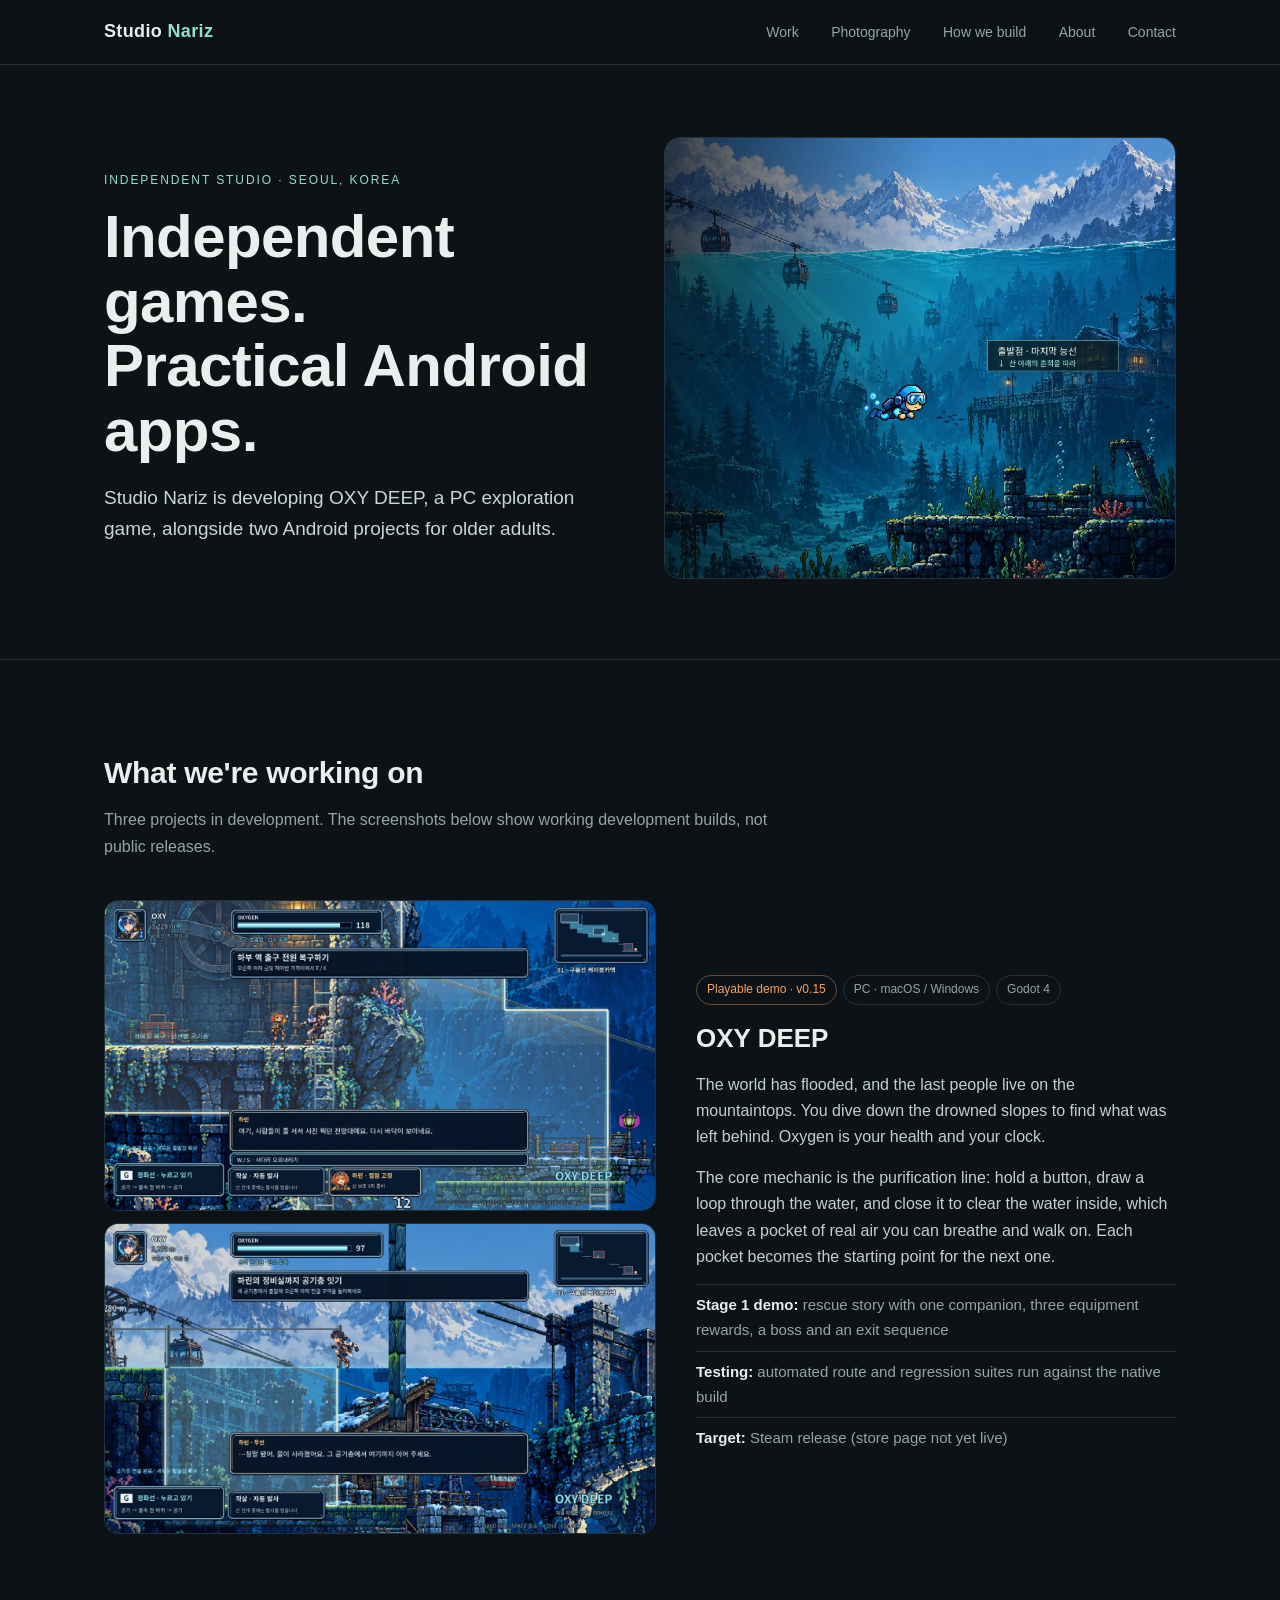
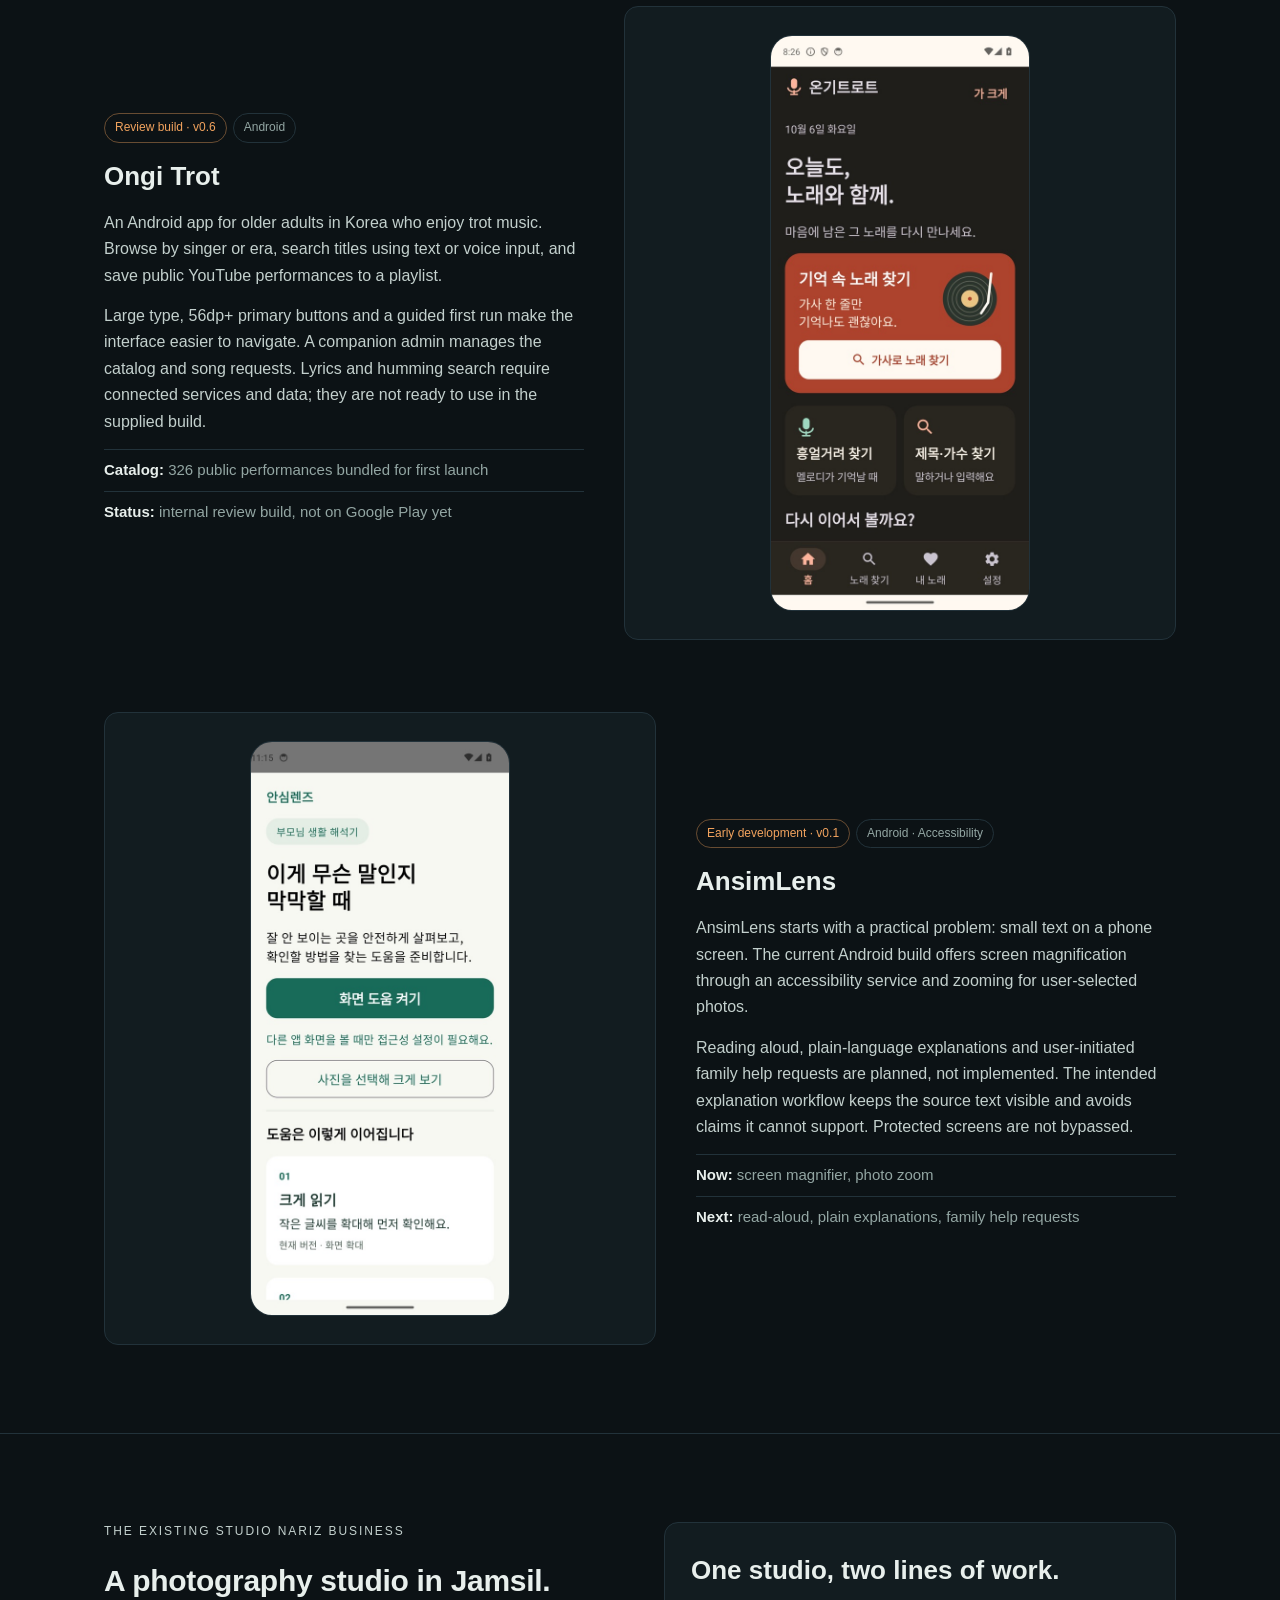
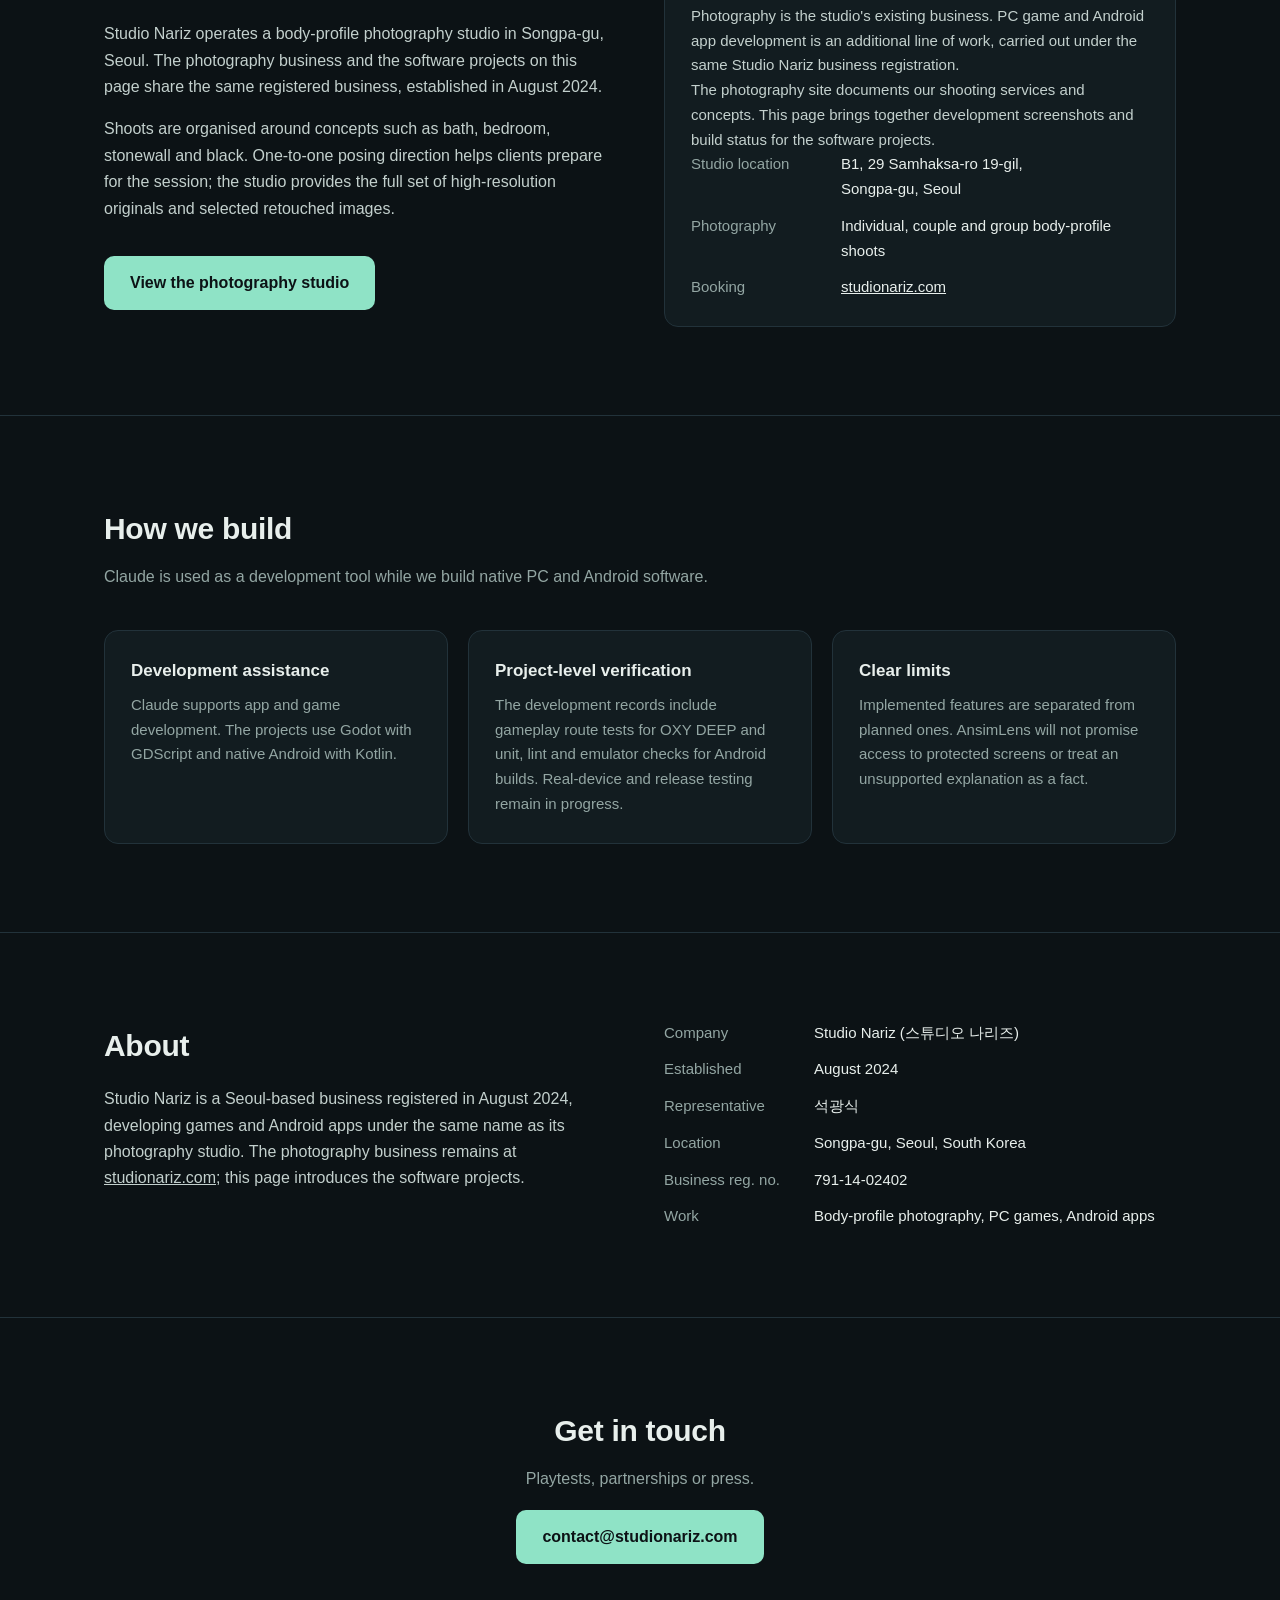
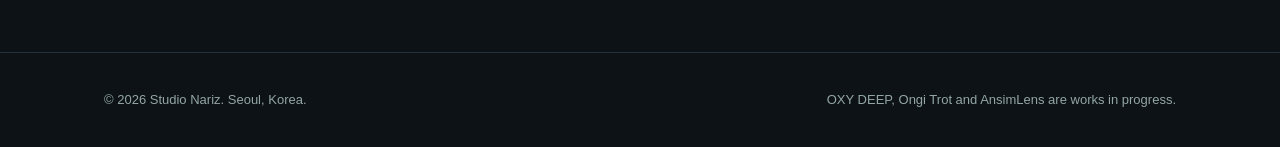
==== index.html @ f34f5da2 "Deploy Studio Nariz English website" ====
<!doctype html>
<html lang="en">
<head>
<meta charset="utf-8">
<meta name="viewport" content="width=device-width, initial-scale=1">
<title>Studio Nariz | Independent games and apps from Seoul</title>
<meta name="description" content="Studio Nariz is a small independent studio in Seoul building OXY DEEP, a PC exploration game, and accessible Android apps for older adults.">
<meta property="og:title" content="Studio Nariz">
<meta property="og:description" content="Independent games and apps from Seoul.">
<meta property="og:image" content="[data-uri]">
<style>
  :root{
    --bg:#0c1215; --panel:#121c20; --line:#22323a; --text:#e8efec; --muted:#93a6a3;
    --accent:#8fe3c6; --warm:#f2a35e;
  }
  *{box-sizing:border-box}
  html{scroll-behavior:auto}
  body{margin:0;background:var(--bg);color:var(--text);font:16px/1.65 -apple-system,BlinkMacSystemFont,"Inter","Segoe UI",Roboto,sans-serif;-webkit-font-smoothing:antialiased}
  a{color:inherit}
  .wrap{max-width:1120px;margin:0 auto;padding:0 24px}
  header{position:sticky;top:0;z-index:10;background:rgba(12,18,21,.86);backdrop-filter:blur(10px);border-bottom:1px solid var(--line)}
  header .wrap{display:flex;align-items:center;justify-content:space-between;height:64px}
  .logo{font-weight:700;letter-spacing:.02em;text-decoration:none;font-size:18px}
  .logo span{color:var(--accent)}
  nav a{margin-left:28px;text-decoration:none;color:var(--muted);font-size:14px}
  nav a:hover{color:var(--text)}
  .hero{border-bottom:1px solid var(--line)}
  .hero .wrap{display:grid;grid-template-columns:1fr 1fr;gap:48px;align-items:center;padding-top:72px;padding-bottom:80px}
  .hero img{width:100%;display:block;border-radius:16px;border:1px solid var(--line)}
  .eyebrow{text-transform:uppercase;letter-spacing:.16em;font-size:12px;color:var(--accent);margin:0 0 14px}
  h1{font-size:clamp(36px,5.4vw,60px);line-height:1.08;margin:0 0 18px;max-width:780px;letter-spacing:-.01em}
  .lead{font-size:19px;color:#c9d6d3;max-width:640px;margin:0}
  section{padding:88px 0;border-bottom:1px solid var(--line);scroll-margin-top:64px}
  h2{font-size:30px;margin:0 0 10px;letter-spacing:-.01em}
  .sub{color:var(--muted);margin:0 0 40px;max-width:680px}
  .product{display:grid;grid-template-columns:1.15fr 1fr;gap:40px;align-items:center;margin-bottom:72px}
  .product:last-child{margin-bottom:0}
  .product.rev{grid-template-columns:1fr 1.15fr}
  .product.rev .media{order:2}
  .media img{width:100%;display:block;border-radius:14px;border:1px solid var(--line)}
  .media.phone{display:flex;justify-content:center;background:var(--panel);border:1px solid var(--line);border-radius:14px;padding:28px}
  .media.phone img{width:min(260px,70%);border-radius:22px}
  .media.duo{display:grid;grid-template-columns:1fr;gap:12px}
  .tag{display:inline-block;font-size:12px;padding:4px 10px;border-radius:99px;border:1px solid var(--line);color:var(--muted);margin:0 6px 12px 0}
  .tag.status{color:var(--warm);border-color:rgba(242,163,94,.4)}
  h3{font-size:26px;margin:0 0 12px}
  .product p{color:#c3d0cd;margin:0 0 14px}
  ul.facts{margin:14px 0 0;padding:0;list-style:none}
  ul.facts li{padding:8px 0;border-top:1px solid var(--line);color:var(--muted);font-size:15px}
  ul.facts li b{color:var(--text);font-weight:600}
  .grid3{display:grid;grid-template-columns:repeat(3,1fr);gap:20px}
  .card{background:var(--panel);border:1px solid var(--line);border-radius:14px;padding:26px}
  .card h4{margin:0 0 8px;font-size:17px}
  .card p{margin:0;color:var(--muted);font-size:15px}
  .about{display:grid;grid-template-columns:1fr 1fr;gap:48px}
  .about p{color:#c3d0cd}
  dl{margin:0;display:grid;grid-template-columns:150px 1fr;row-gap:12px;font-size:15px}
  dt{color:var(--muted)} dd{margin:0}
  .contact{text-align:center}
  .btn{display:inline-block;margin-top:18px;padding:14px 26px;border-radius:10px;background:var(--accent);color:#0c1215;text-decoration:none;font-weight:600}
  footer{padding:36px 0;color:var(--muted);font-size:13px}
  footer .wrap{display:flex;justify-content:space-between;flex-wrap:wrap;gap:12px}
  @media (max-width:820px){
    nav{display:none}
    .product,.product.rev,.about{grid-template-columns:1fr}
    .product.rev .media{order:0}
    .grid3{grid-template-columns:1fr}
    .hero .wrap{grid-template-columns:1fr;padding-top:40px}
  }
</style>
</head>
<body>

<header>
  <div class="wrap">
    <a class="logo" href="#">Studio <span>Nariz</span></a>
    <nav>
      <a href="#work">Work</a>
      <a href="#studio">Photography</a>
      <a href="#how">How we build</a>
      <a href="#about">About</a>
      <a href="#contact">Contact</a>
    </nav>
  </div>
</header>

<div class="hero">
  <div class="wrap">
  <div>
    <p class="eyebrow">Independent studio · Seoul, Korea</p>
    <h1>Independent games.<br>Practical Android apps.</h1>
    <p class="lead">Studio Nariz is developing OXY DEEP, a PC exploration game, alongside two Android projects for older adults.</p>
  </div>
  <img src="[data-uri]" alt="Title art from OXY DEEP: a diver above a flooded mountain valley">
  </div>
</div>

<section id="work">
  <div class="wrap">
    <h2>What we're working on</h2>
    <p class="sub">Three projects in development. The screenshots below show working development builds, not public releases.</p>

    <div class="product">
      <div class="media duo">
        <img src="[data-uri]" alt="OXY DEEP gameplay: Oxy and Harin at the restored lookout">
        <img src="[data-uri]" alt="OXY DEEP gameplay: drawing a purification line to create an air pocket">
      </div>
      <div>
        <span class="tag status">Playable demo · v0.15</span><span class="tag">PC · macOS / Windows</span><span class="tag">Godot 4</span>
        <h3>OXY DEEP</h3>
        <p>The world has flooded, and the last people live on the mountaintops. You dive down the drowned slopes to find what was left behind. Oxygen is your health and your clock.</p>
        <p>The core mechanic is the purification line: hold a button, draw a loop through the water, and close it to clear the water inside, which leaves a pocket of real air you can breathe and walk on. Each pocket becomes the starting point for the next one.</p>
        <ul class="facts">
          <li><b>Stage 1 demo:</b> rescue story with one companion, three equipment rewards, a boss and an exit sequence</li>
          <li><b>Testing:</b> automated route and regression suites run against the native build</li>
          <li><b>Target:</b> Steam release (store page not yet live)</li>
        </ul>
      </div>
    </div>

    <div class="product rev">
      <div class="media phone">
        <img src="[data-uri]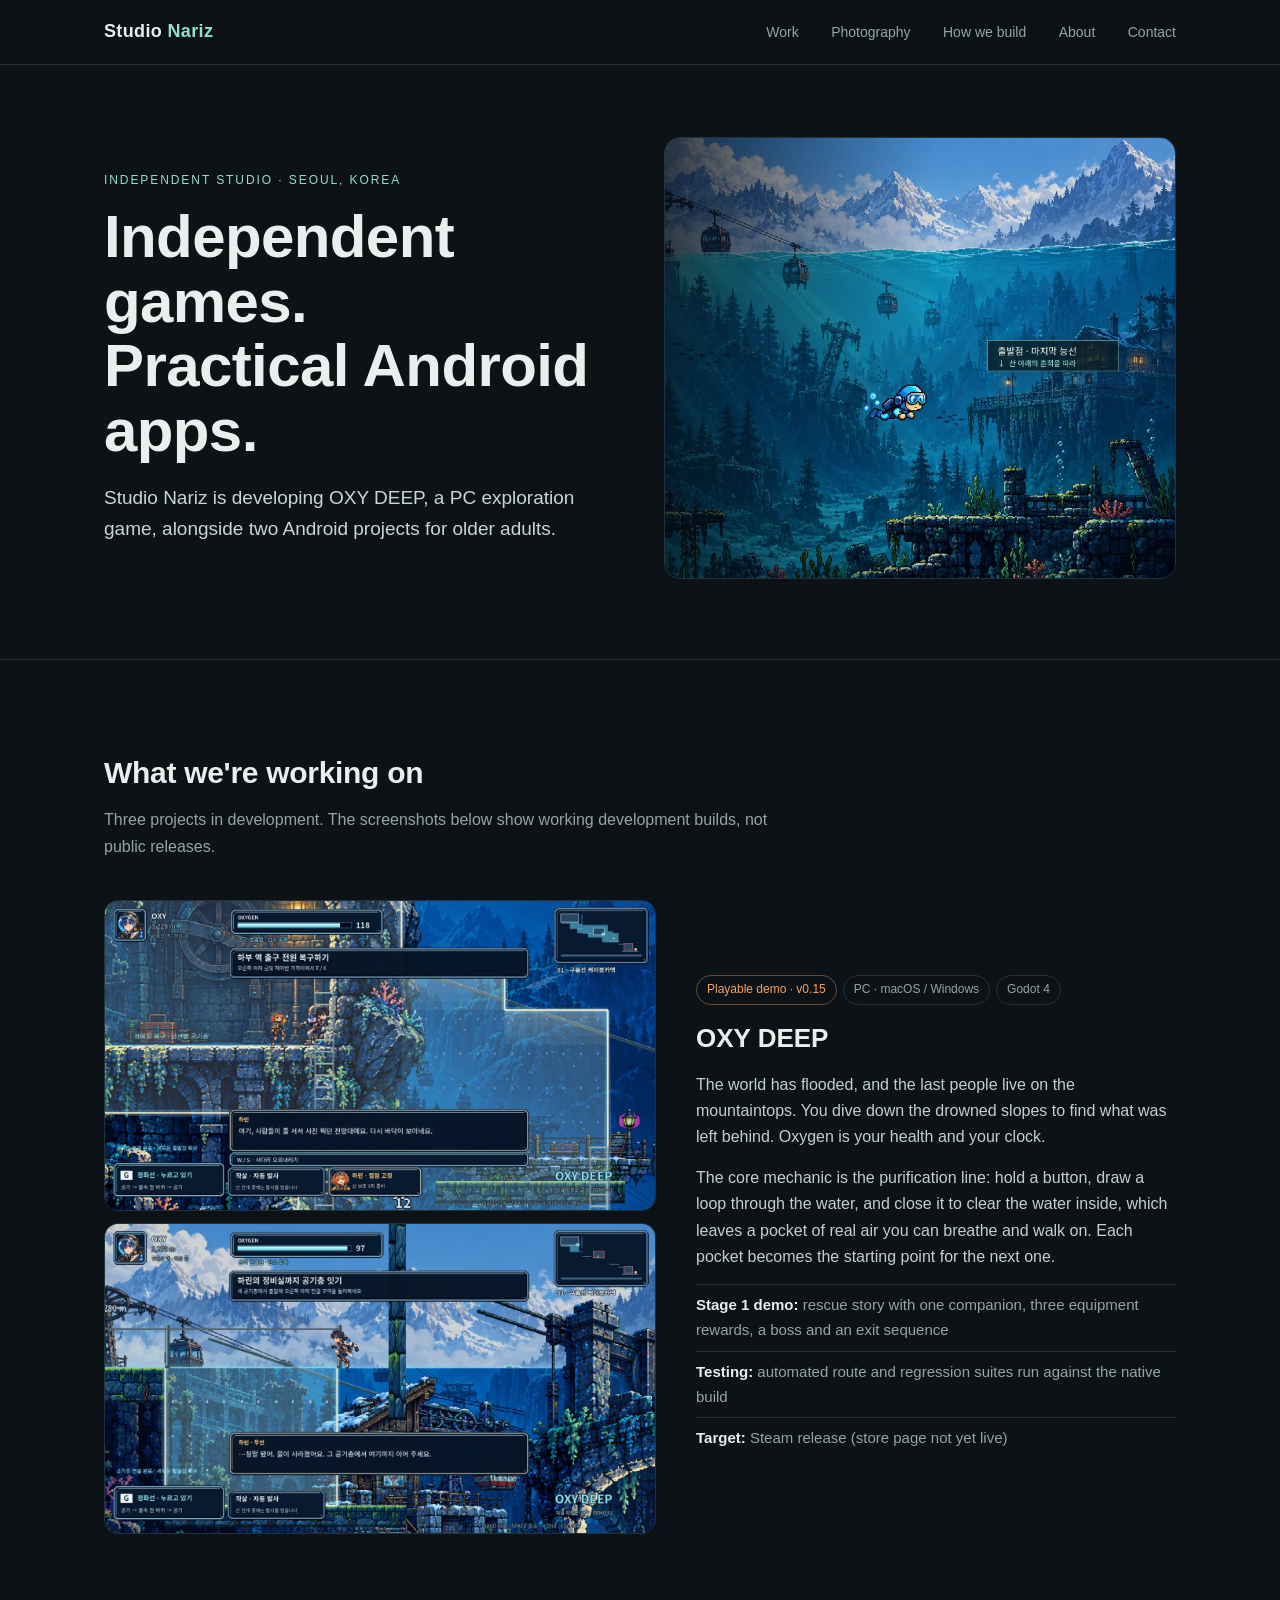
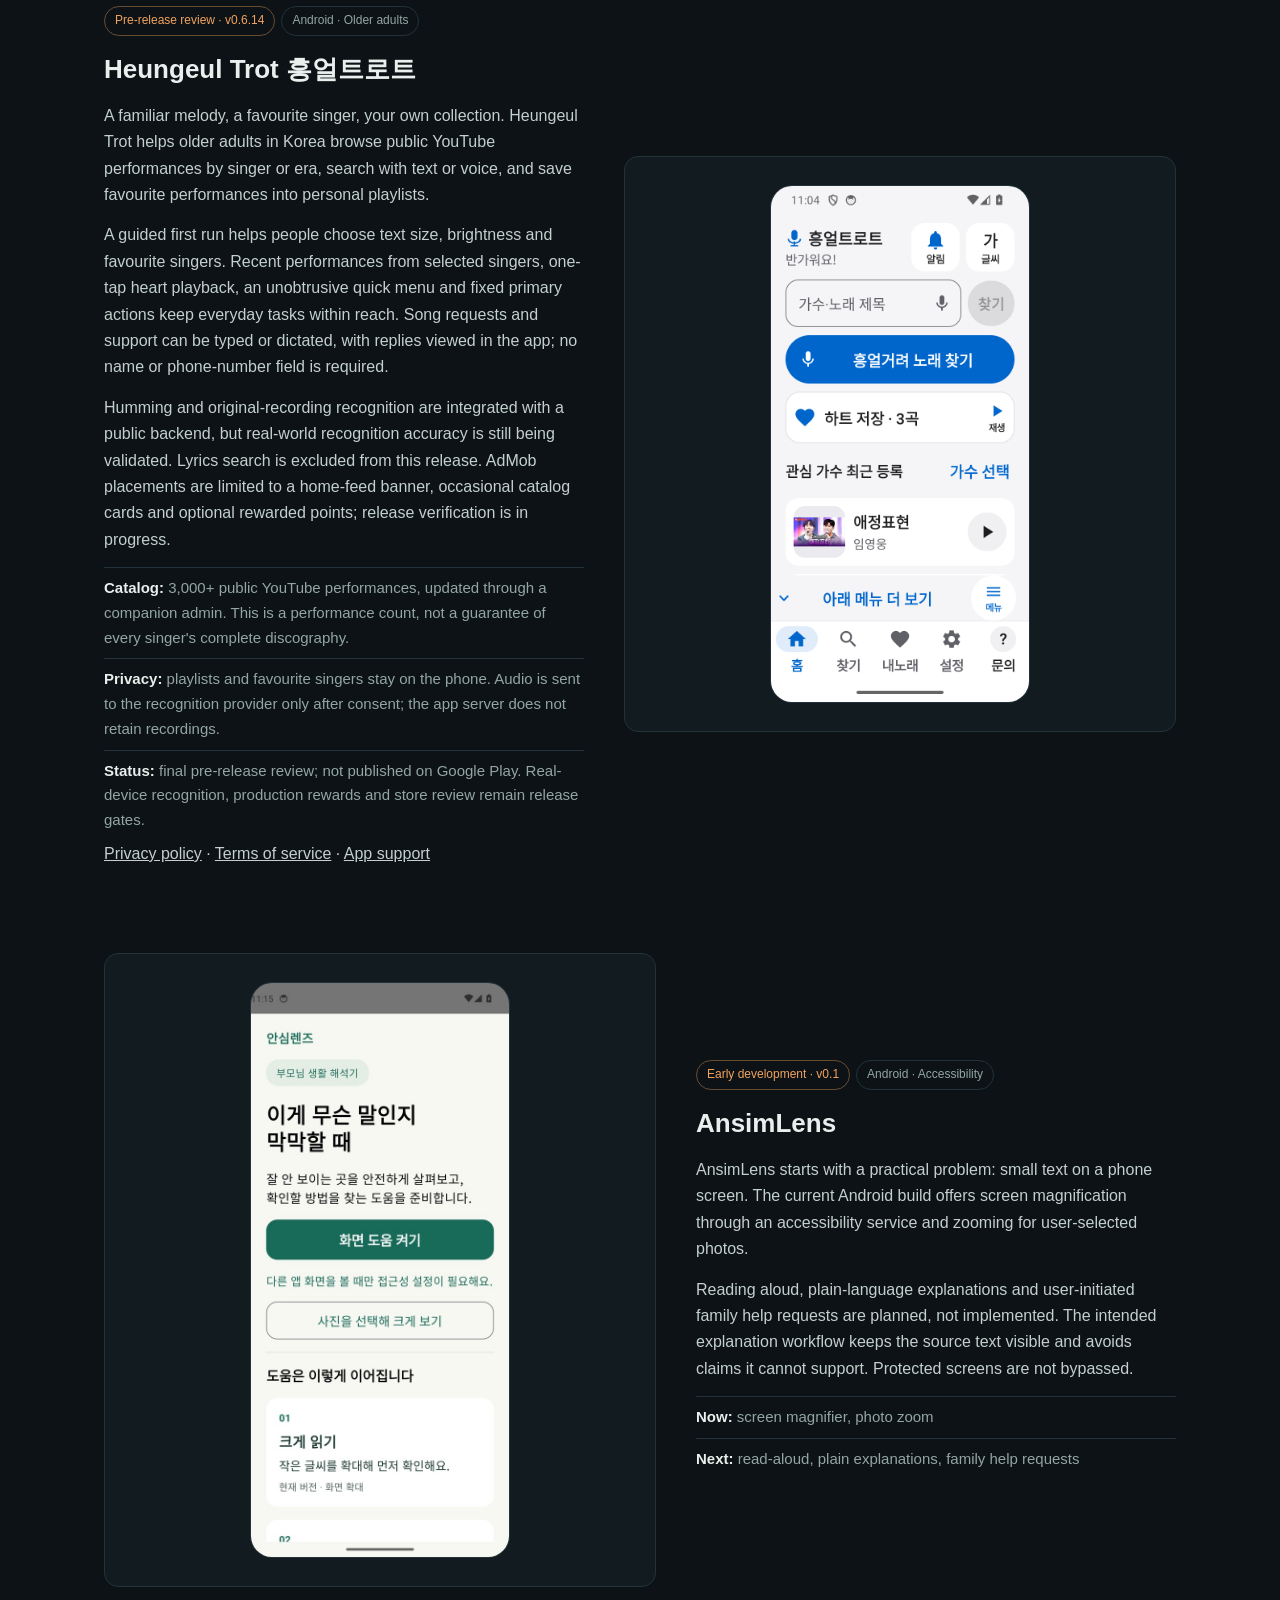
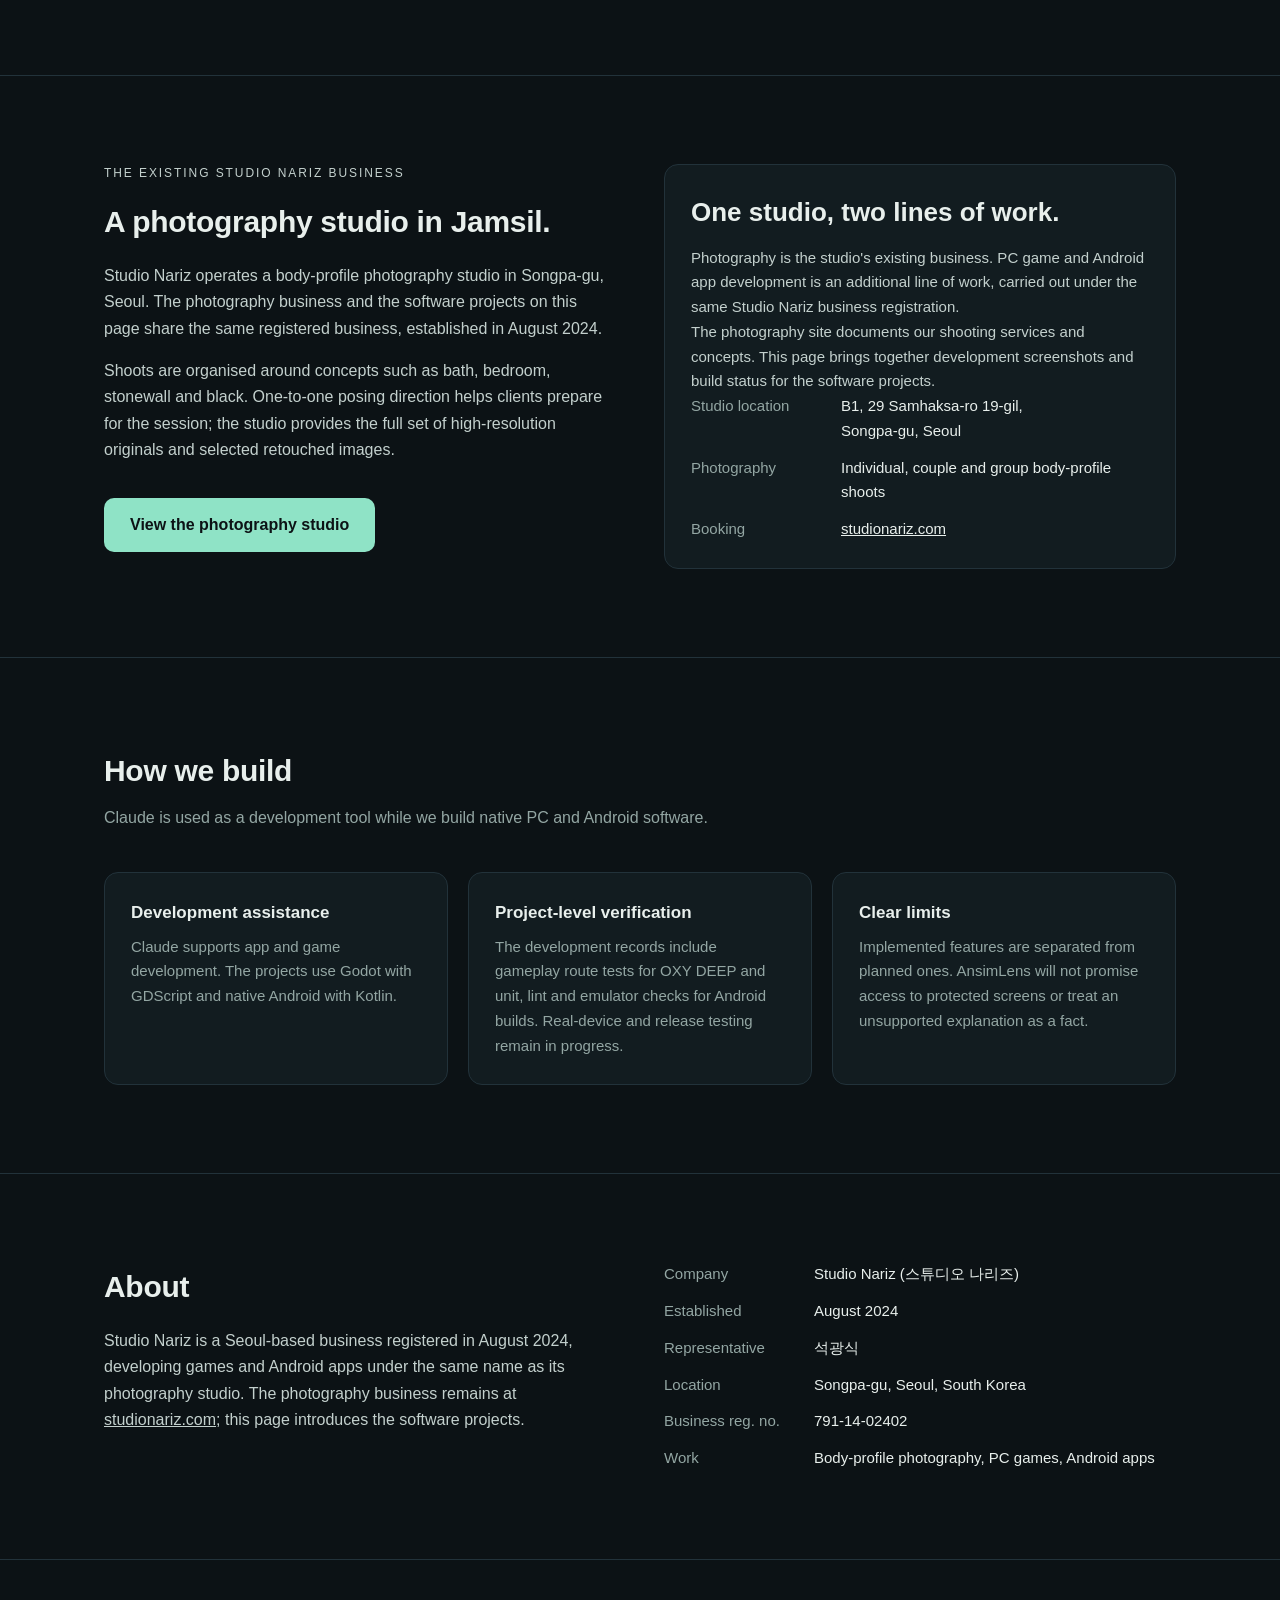
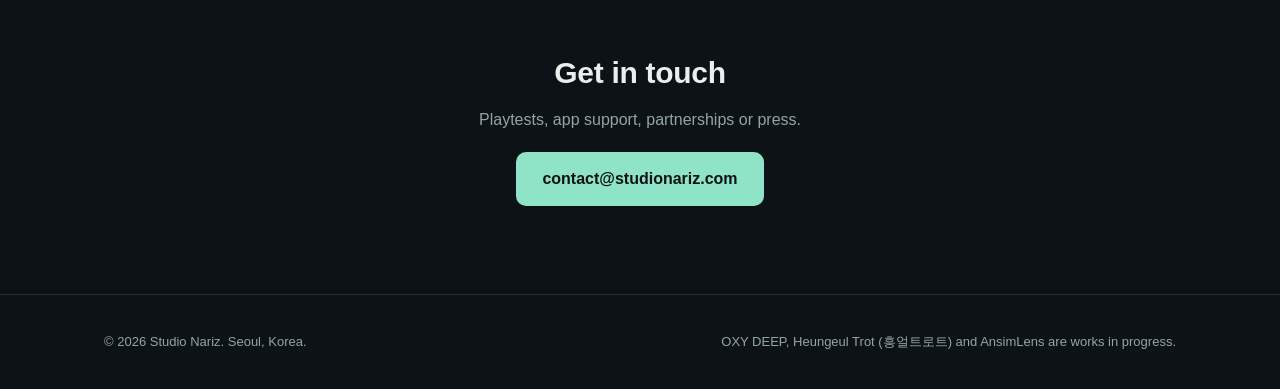
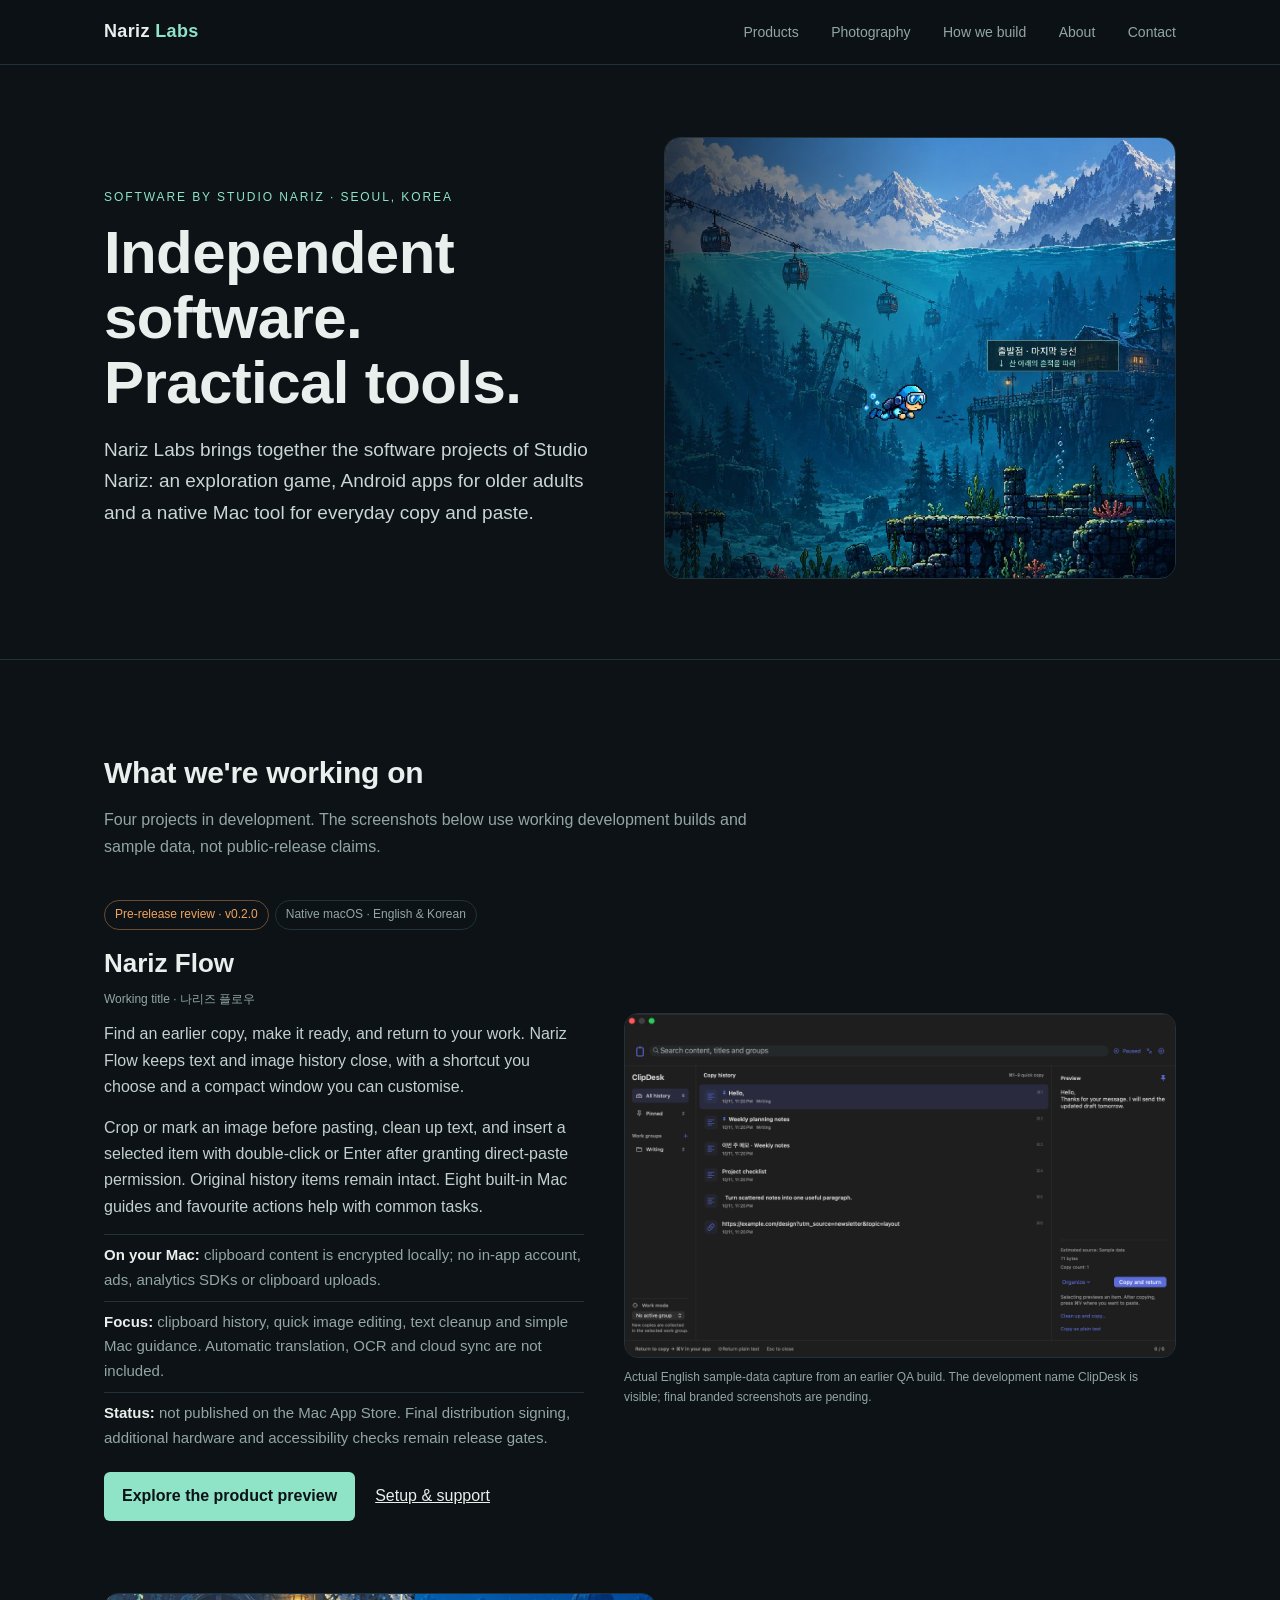
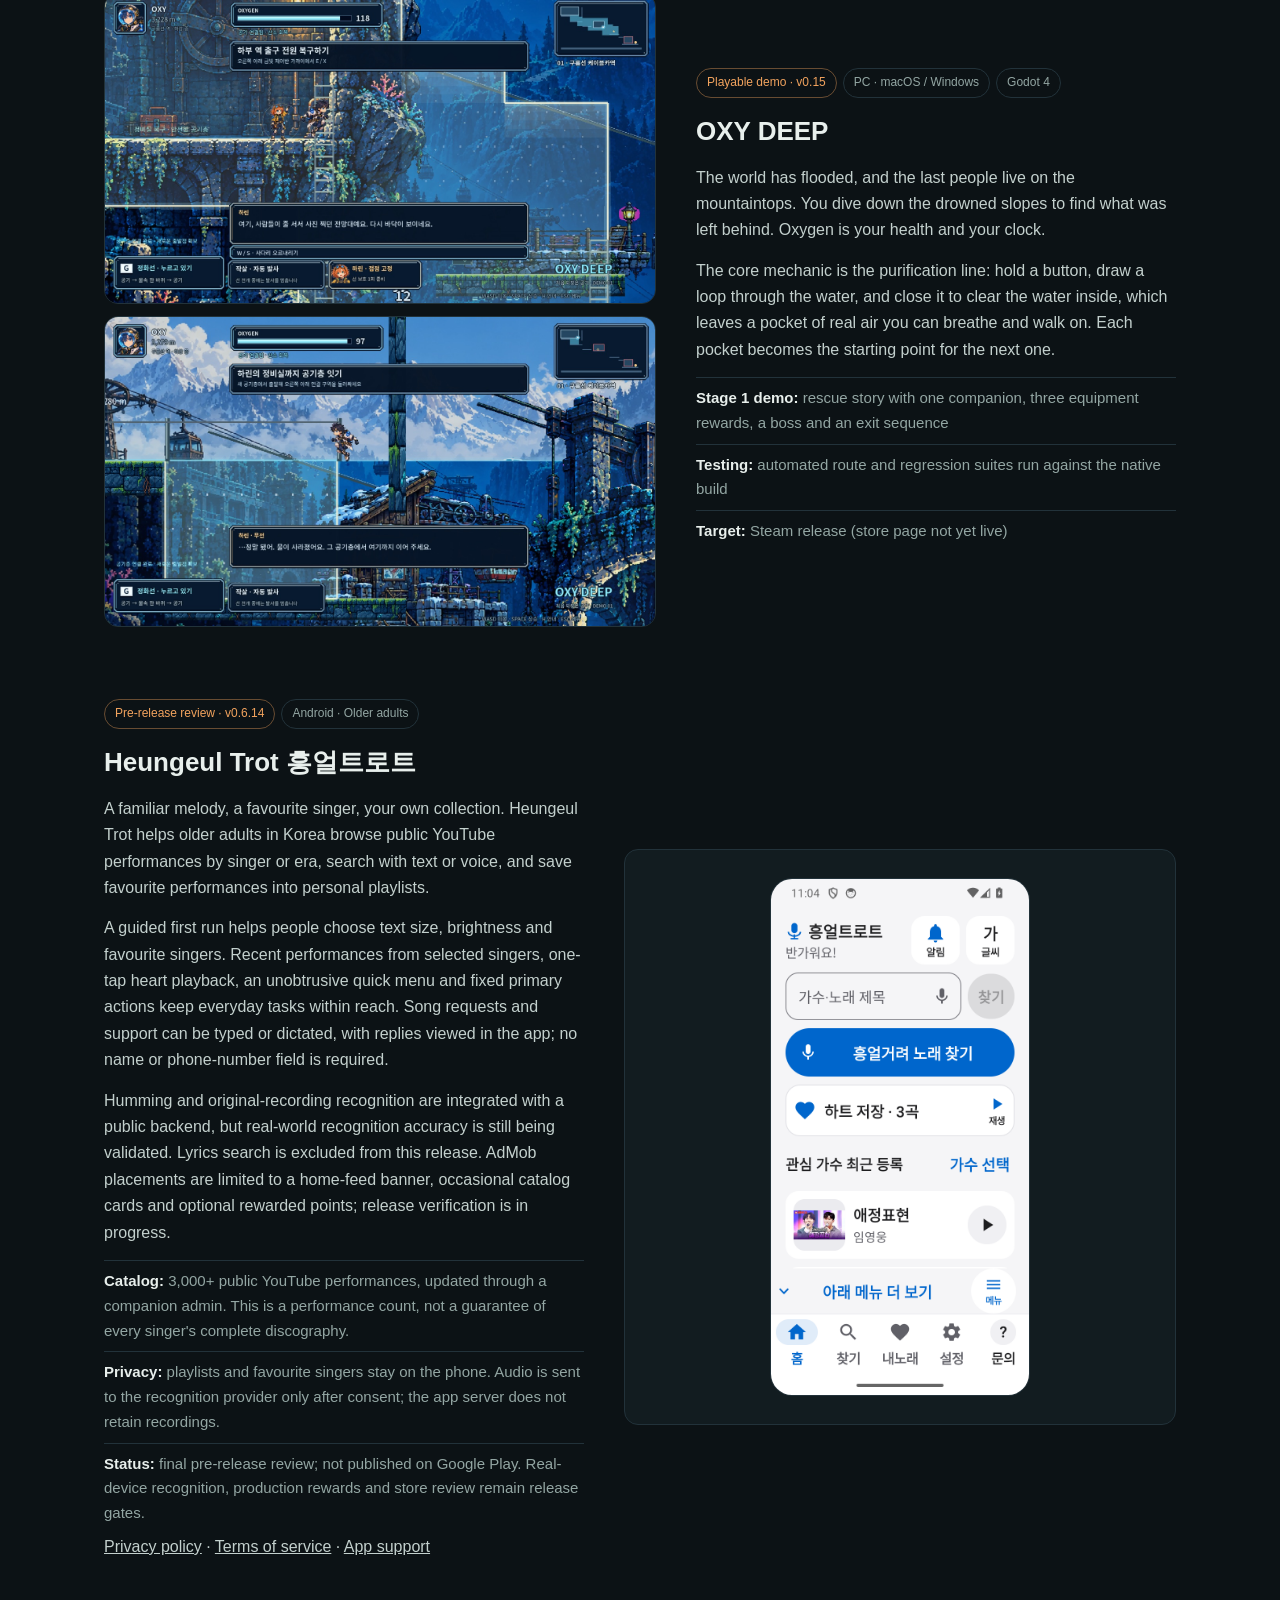
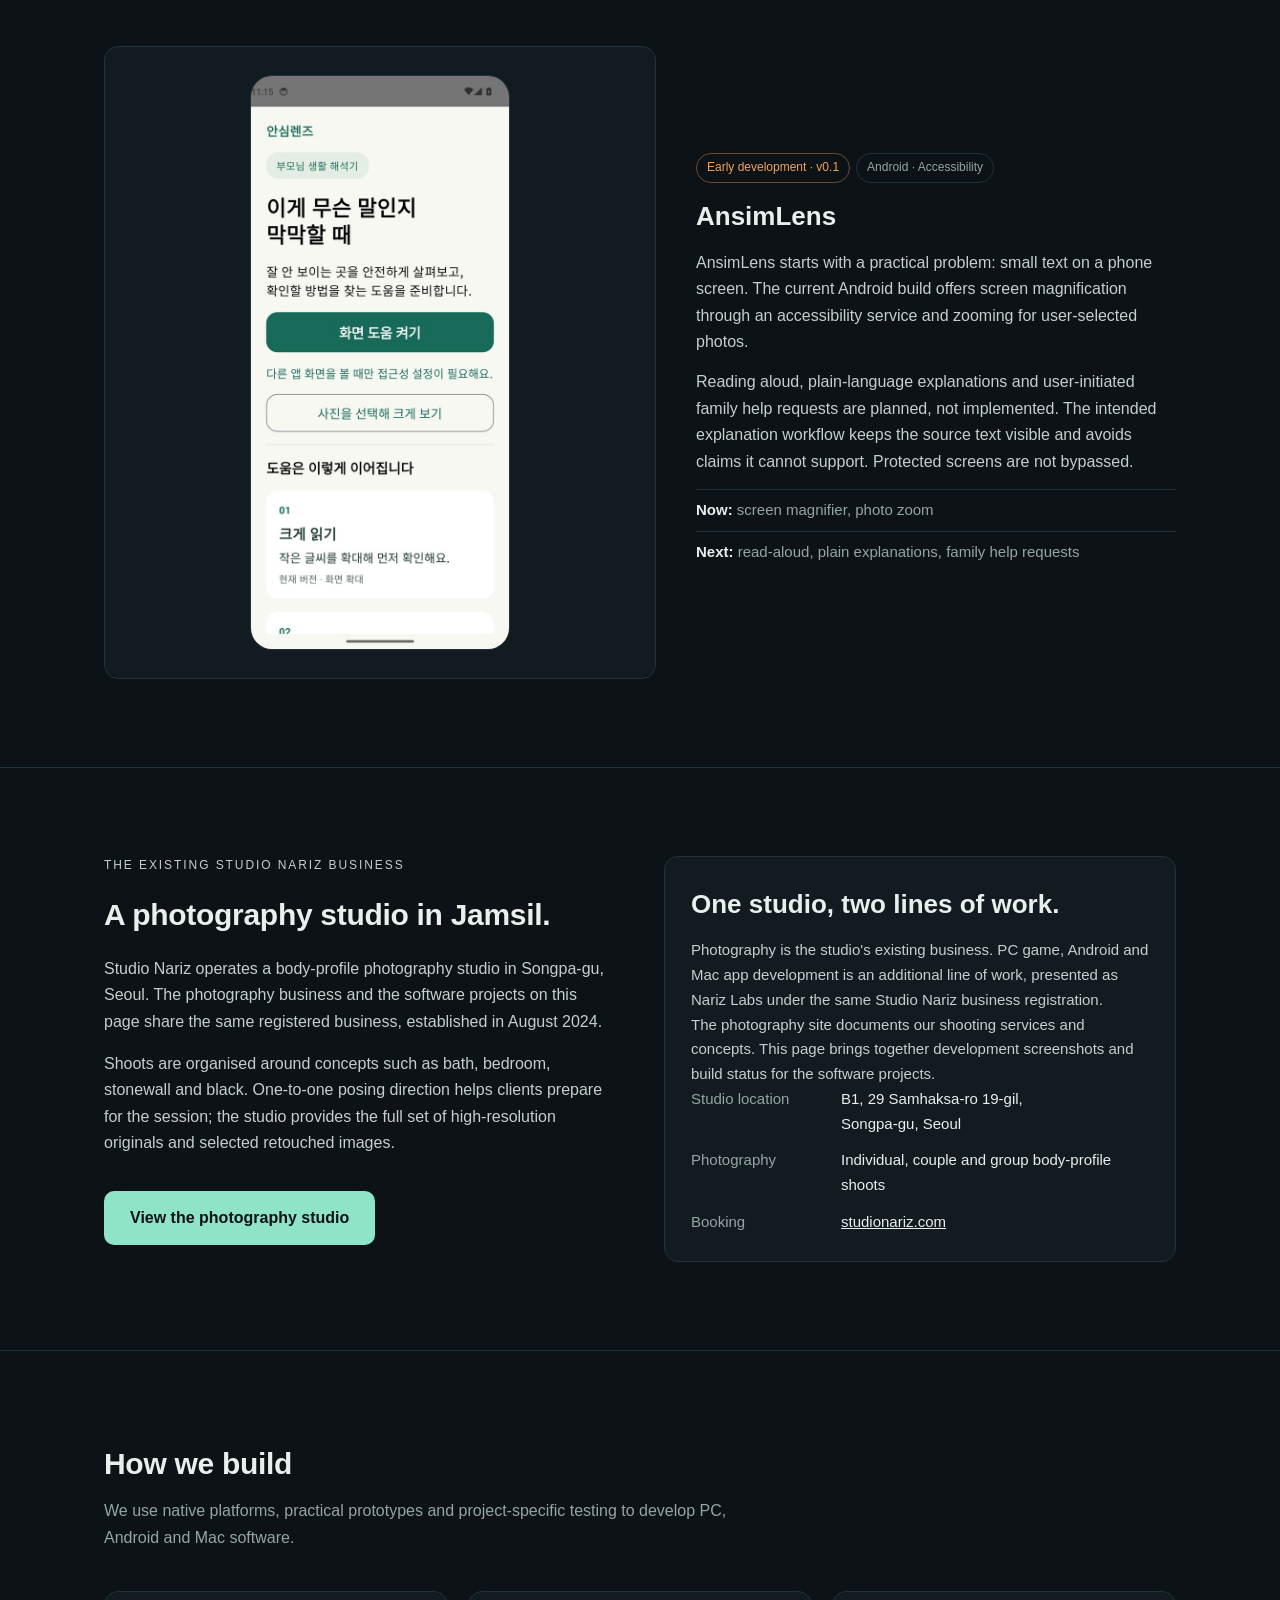
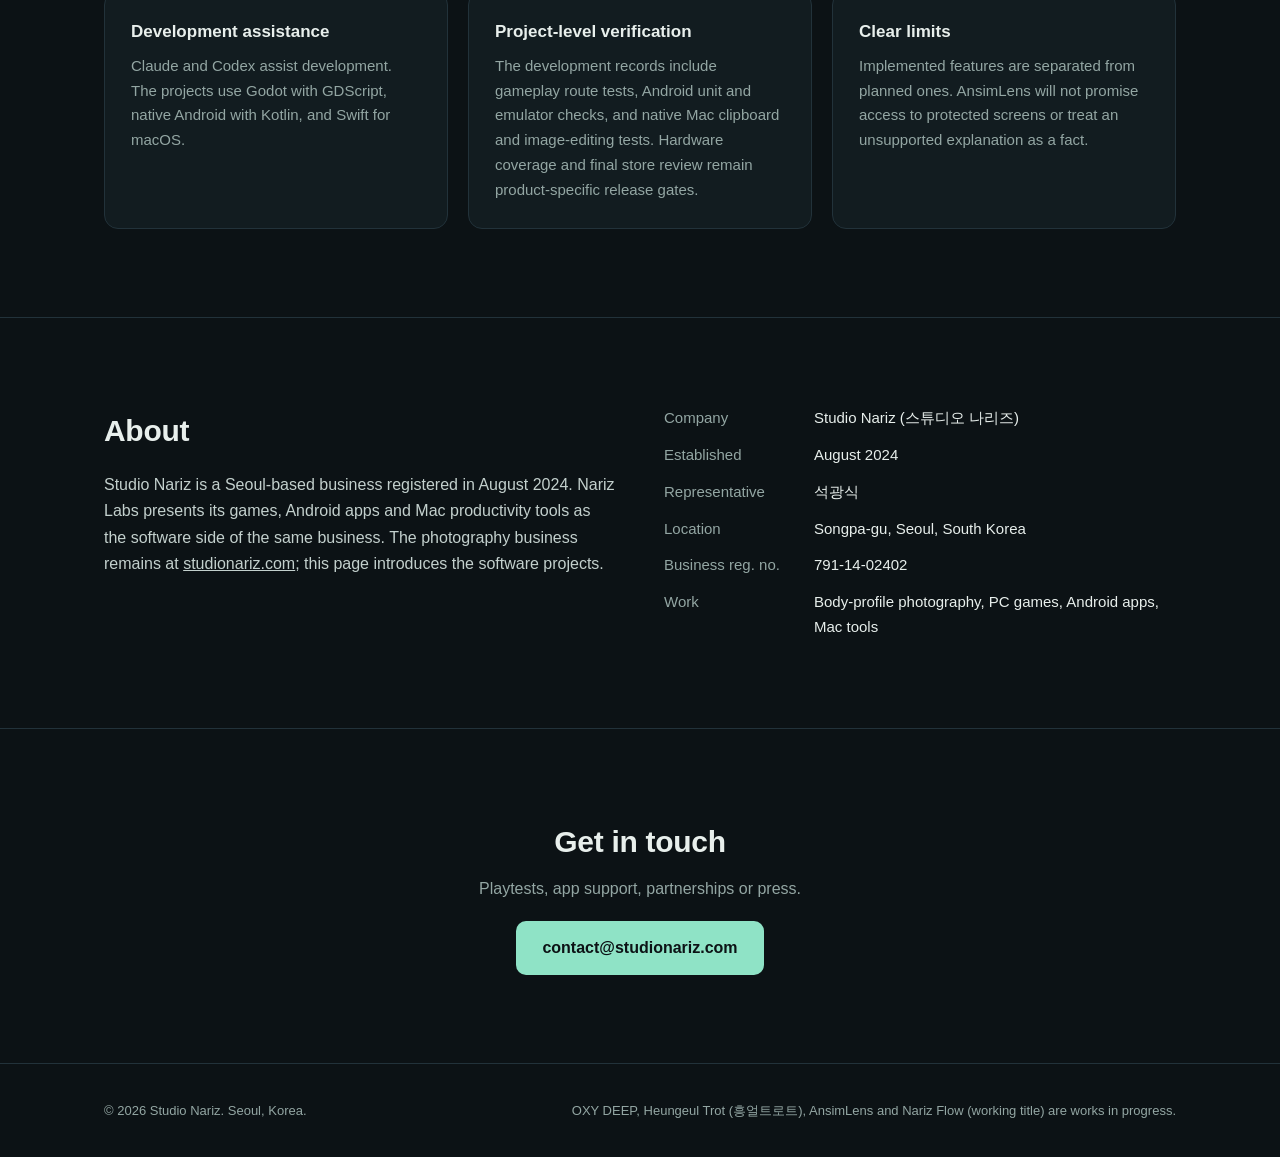
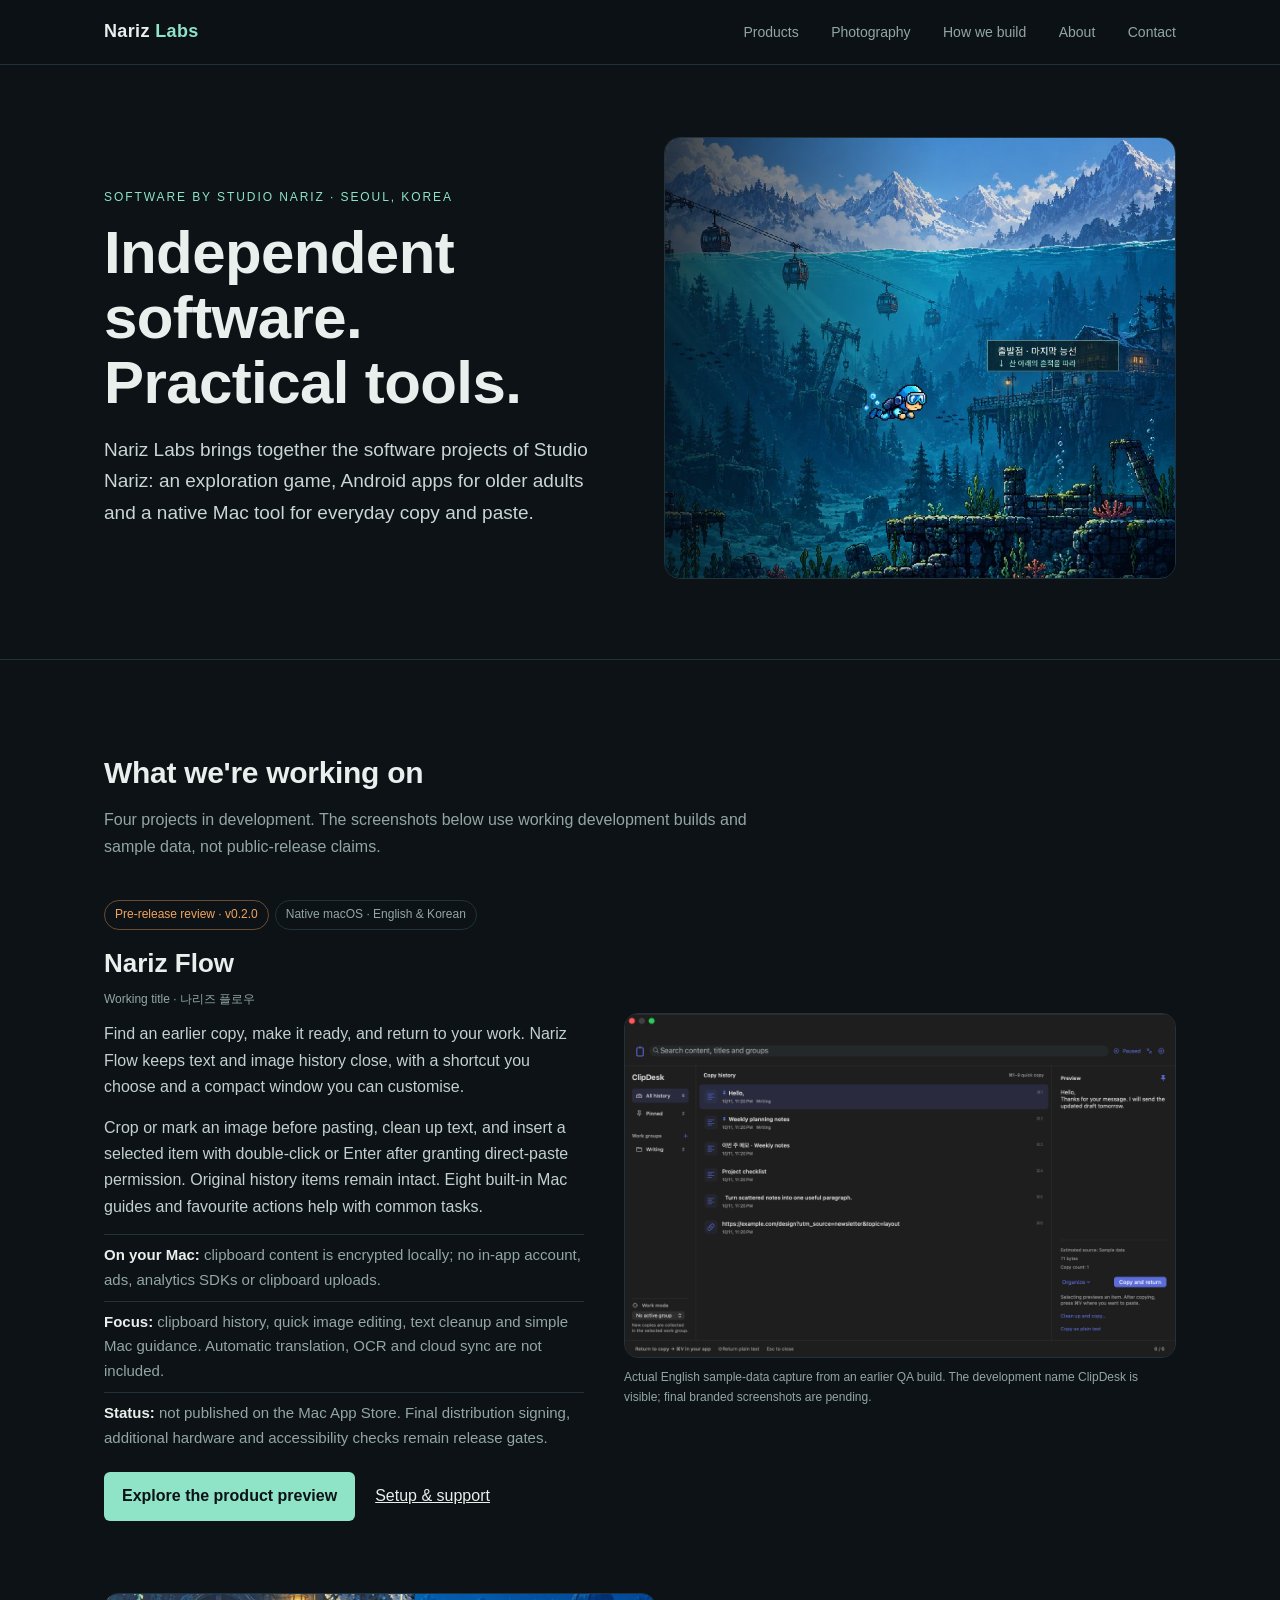
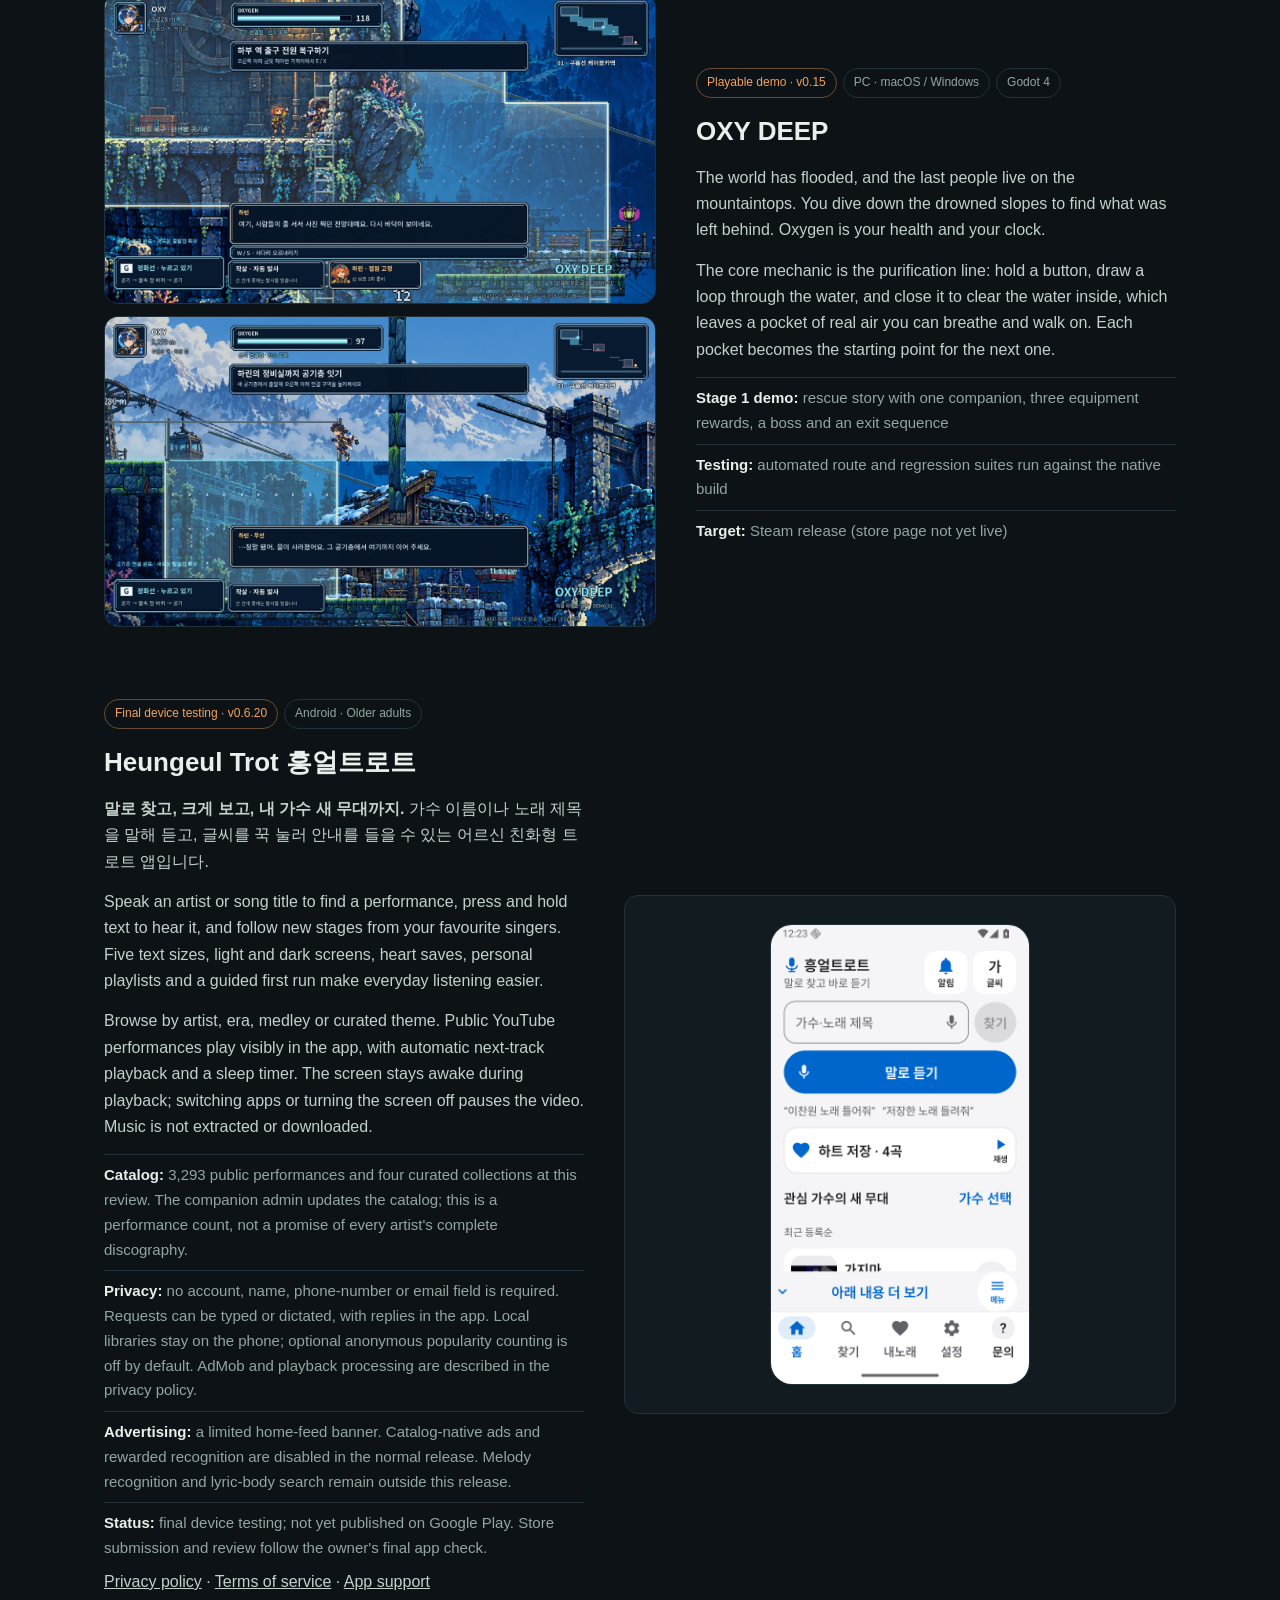
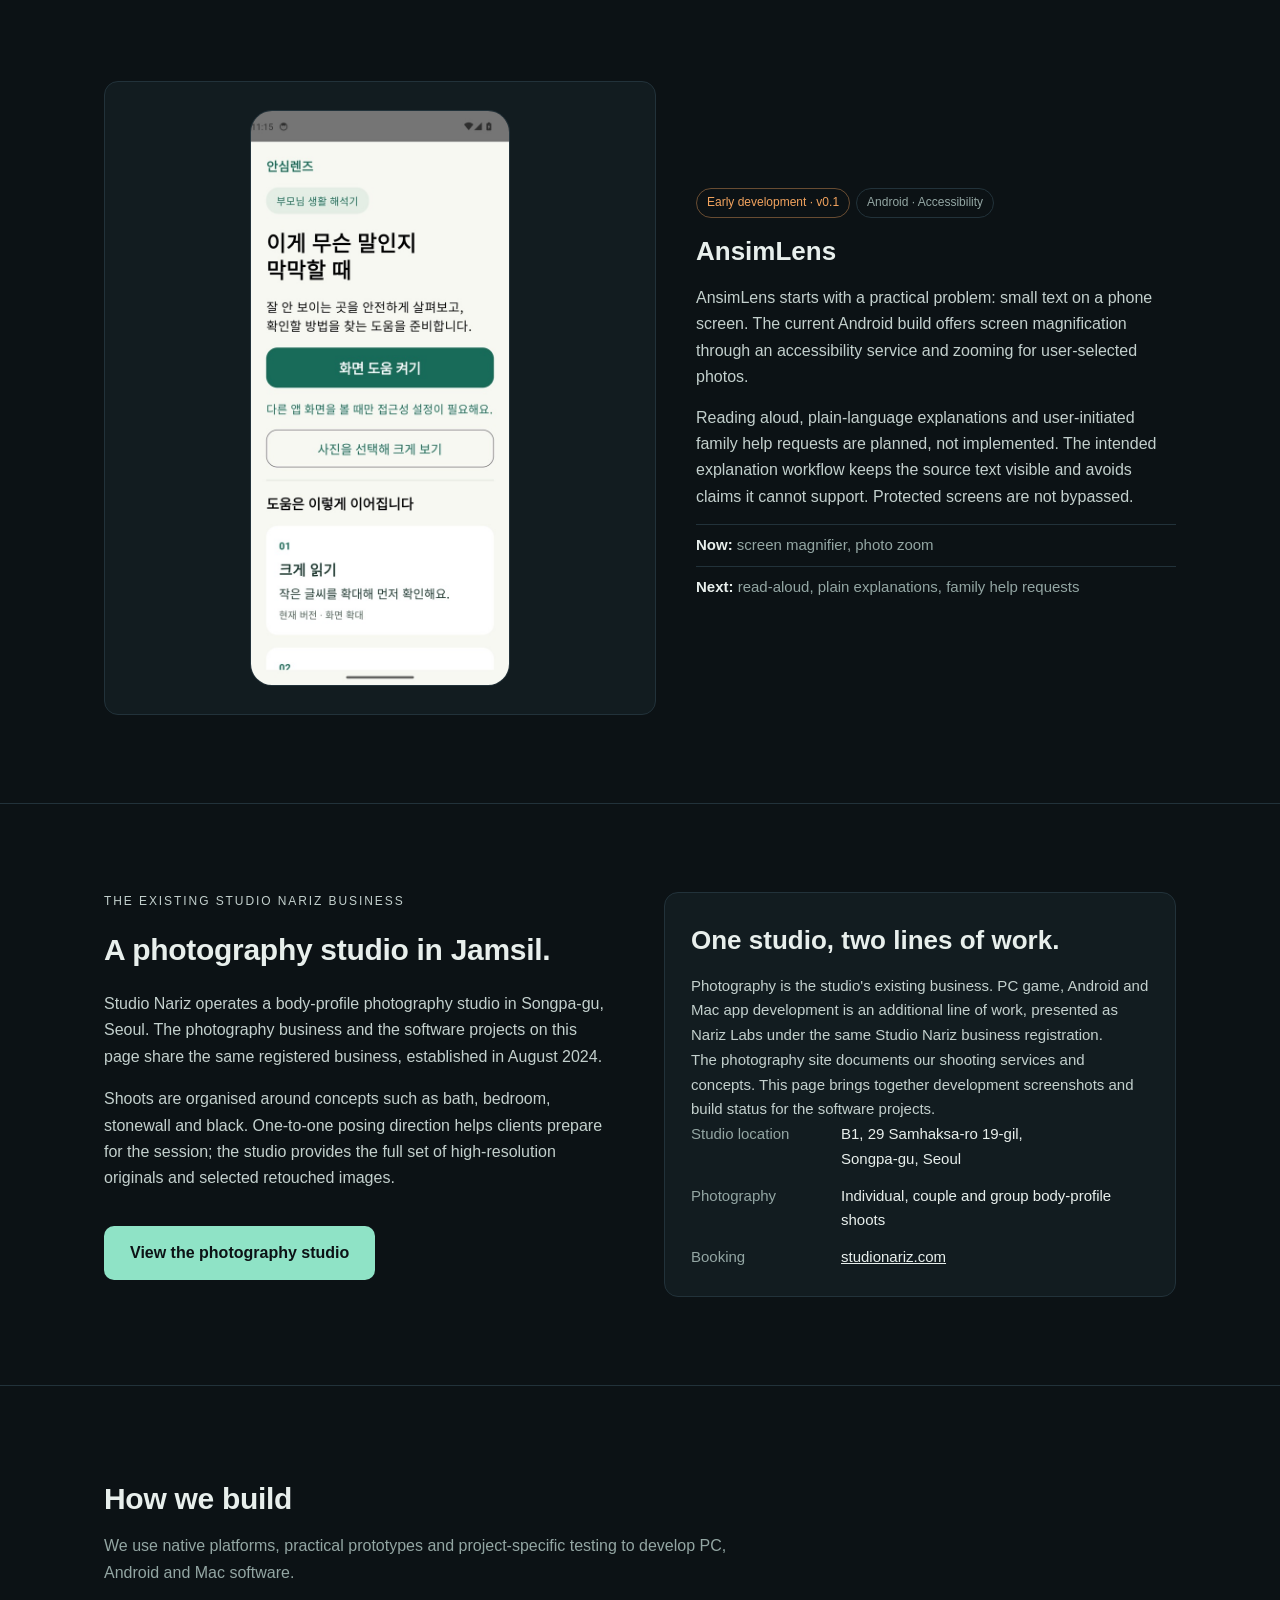
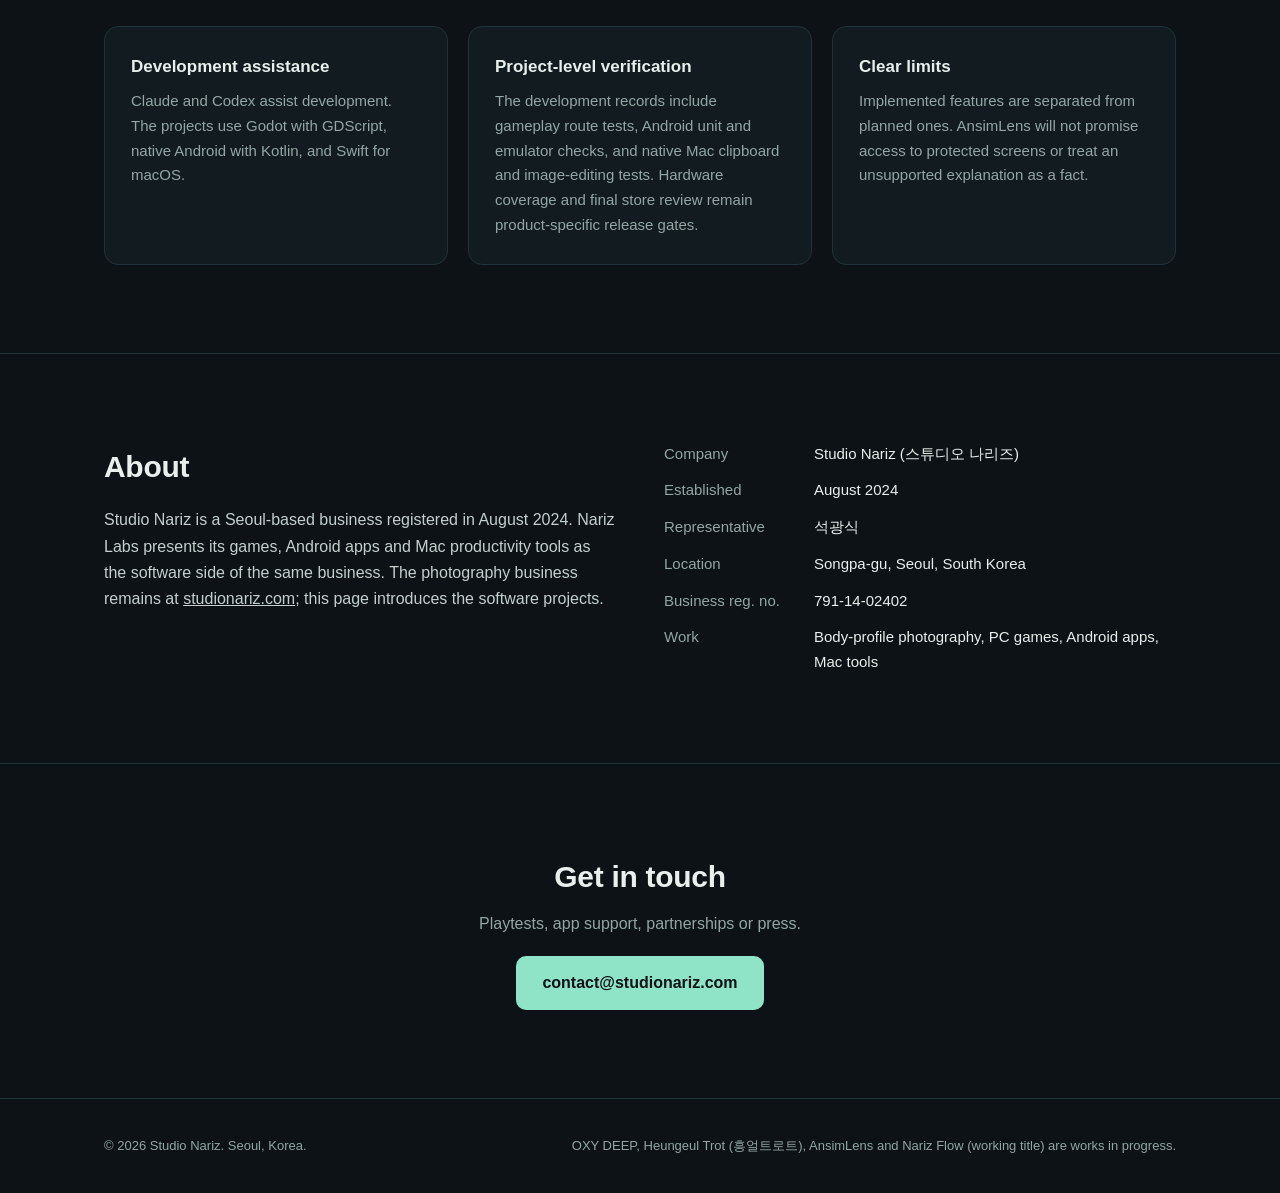
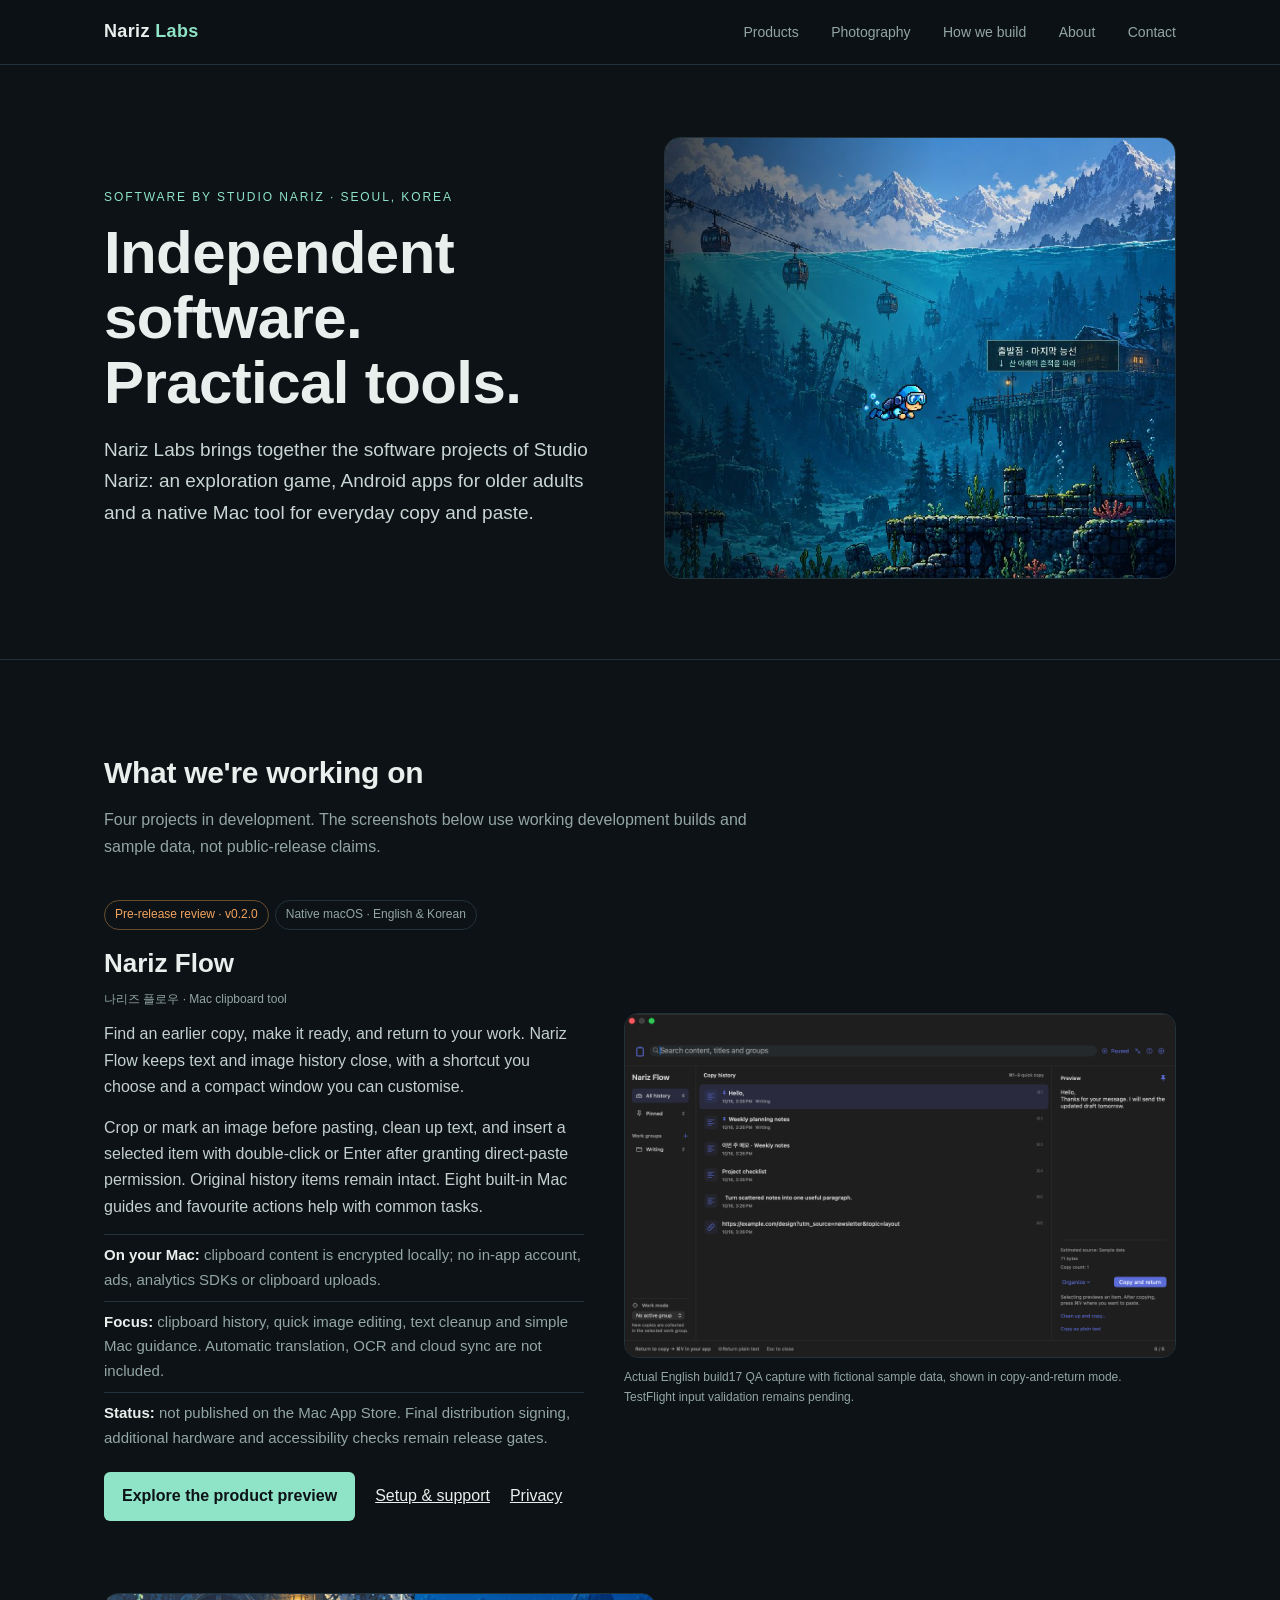
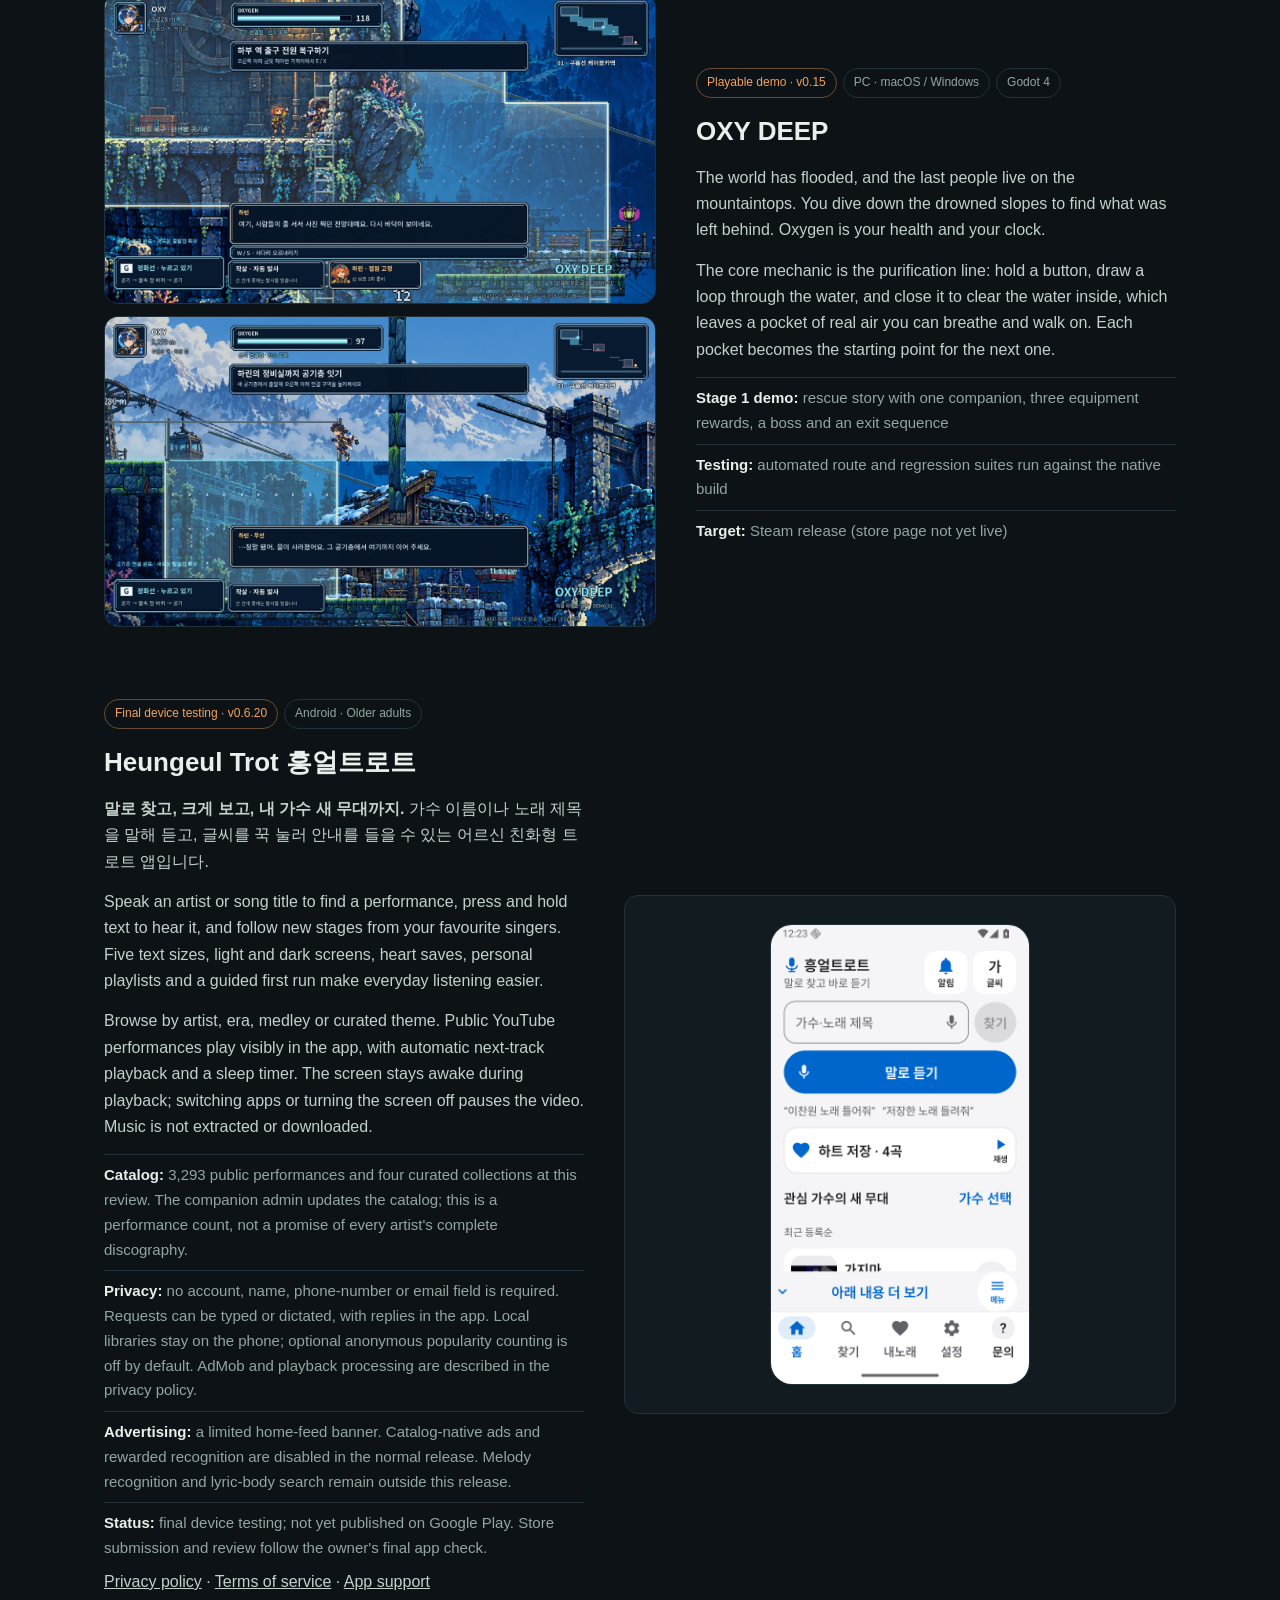
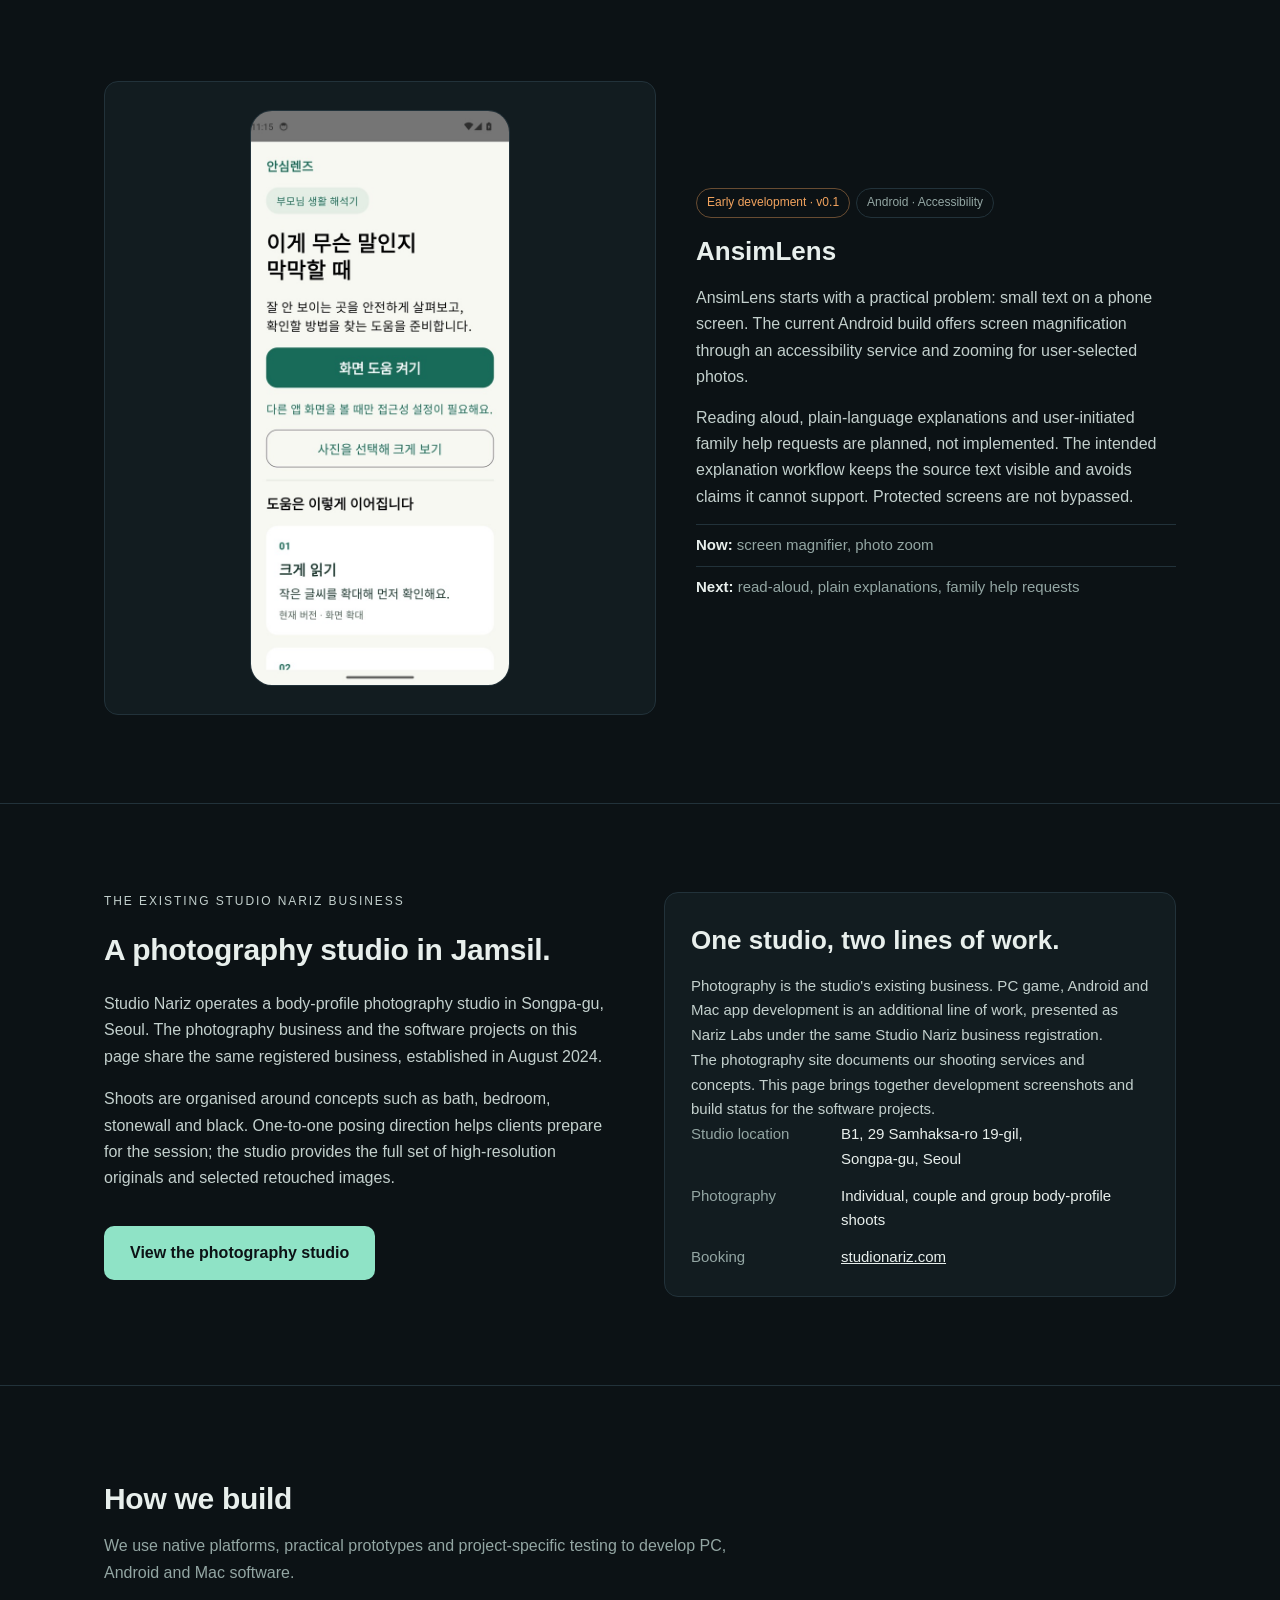
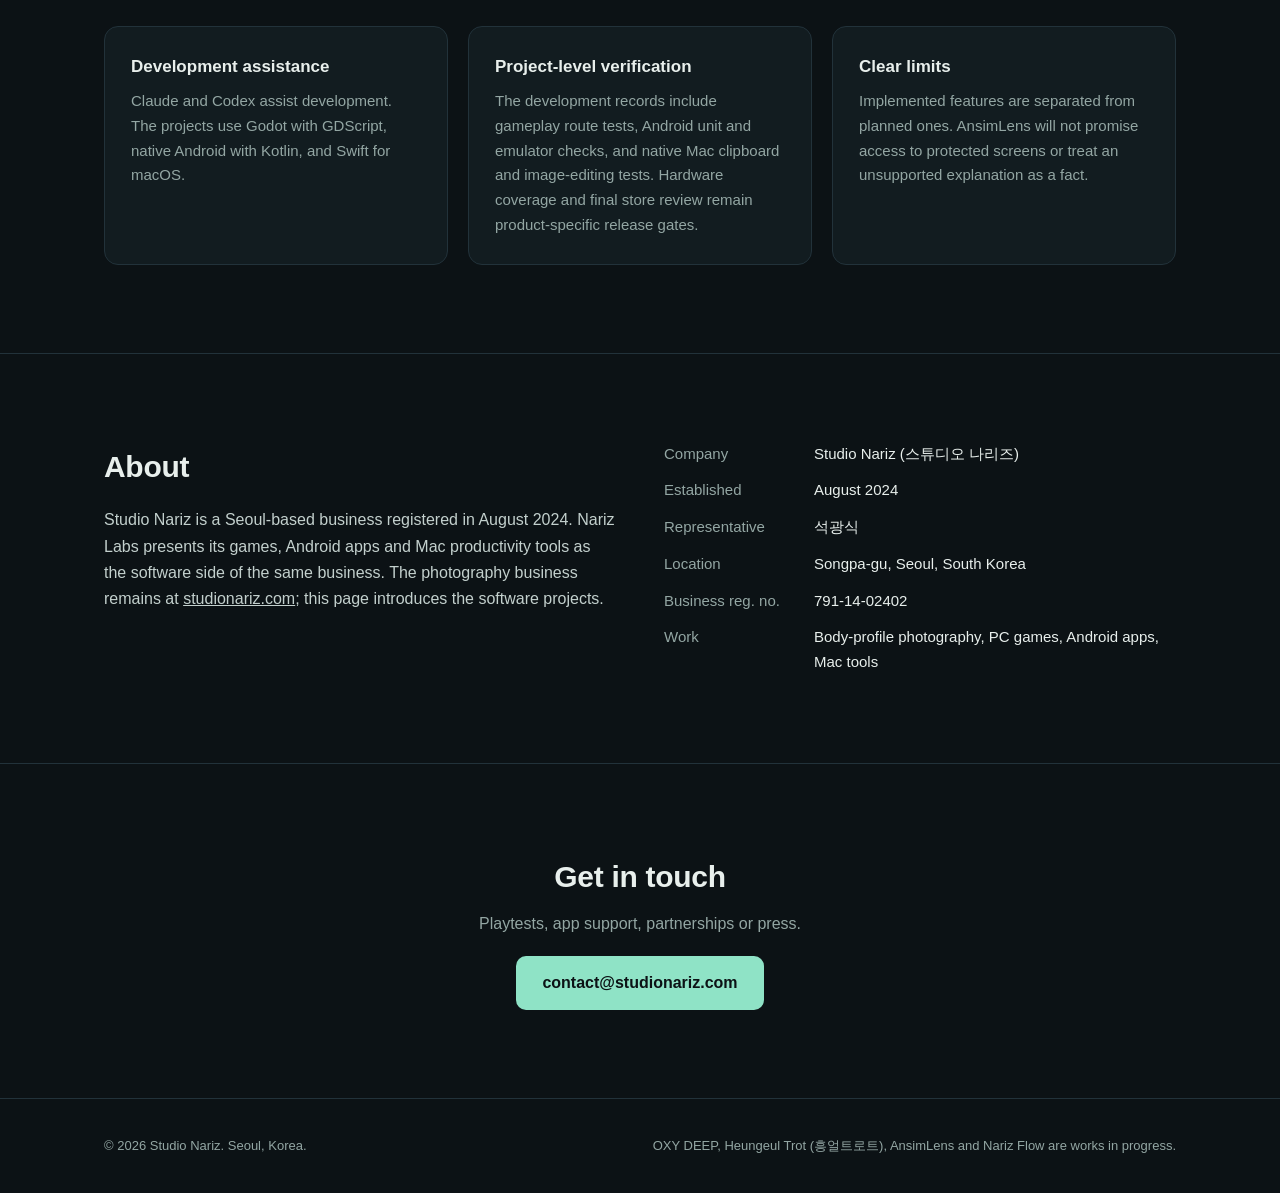
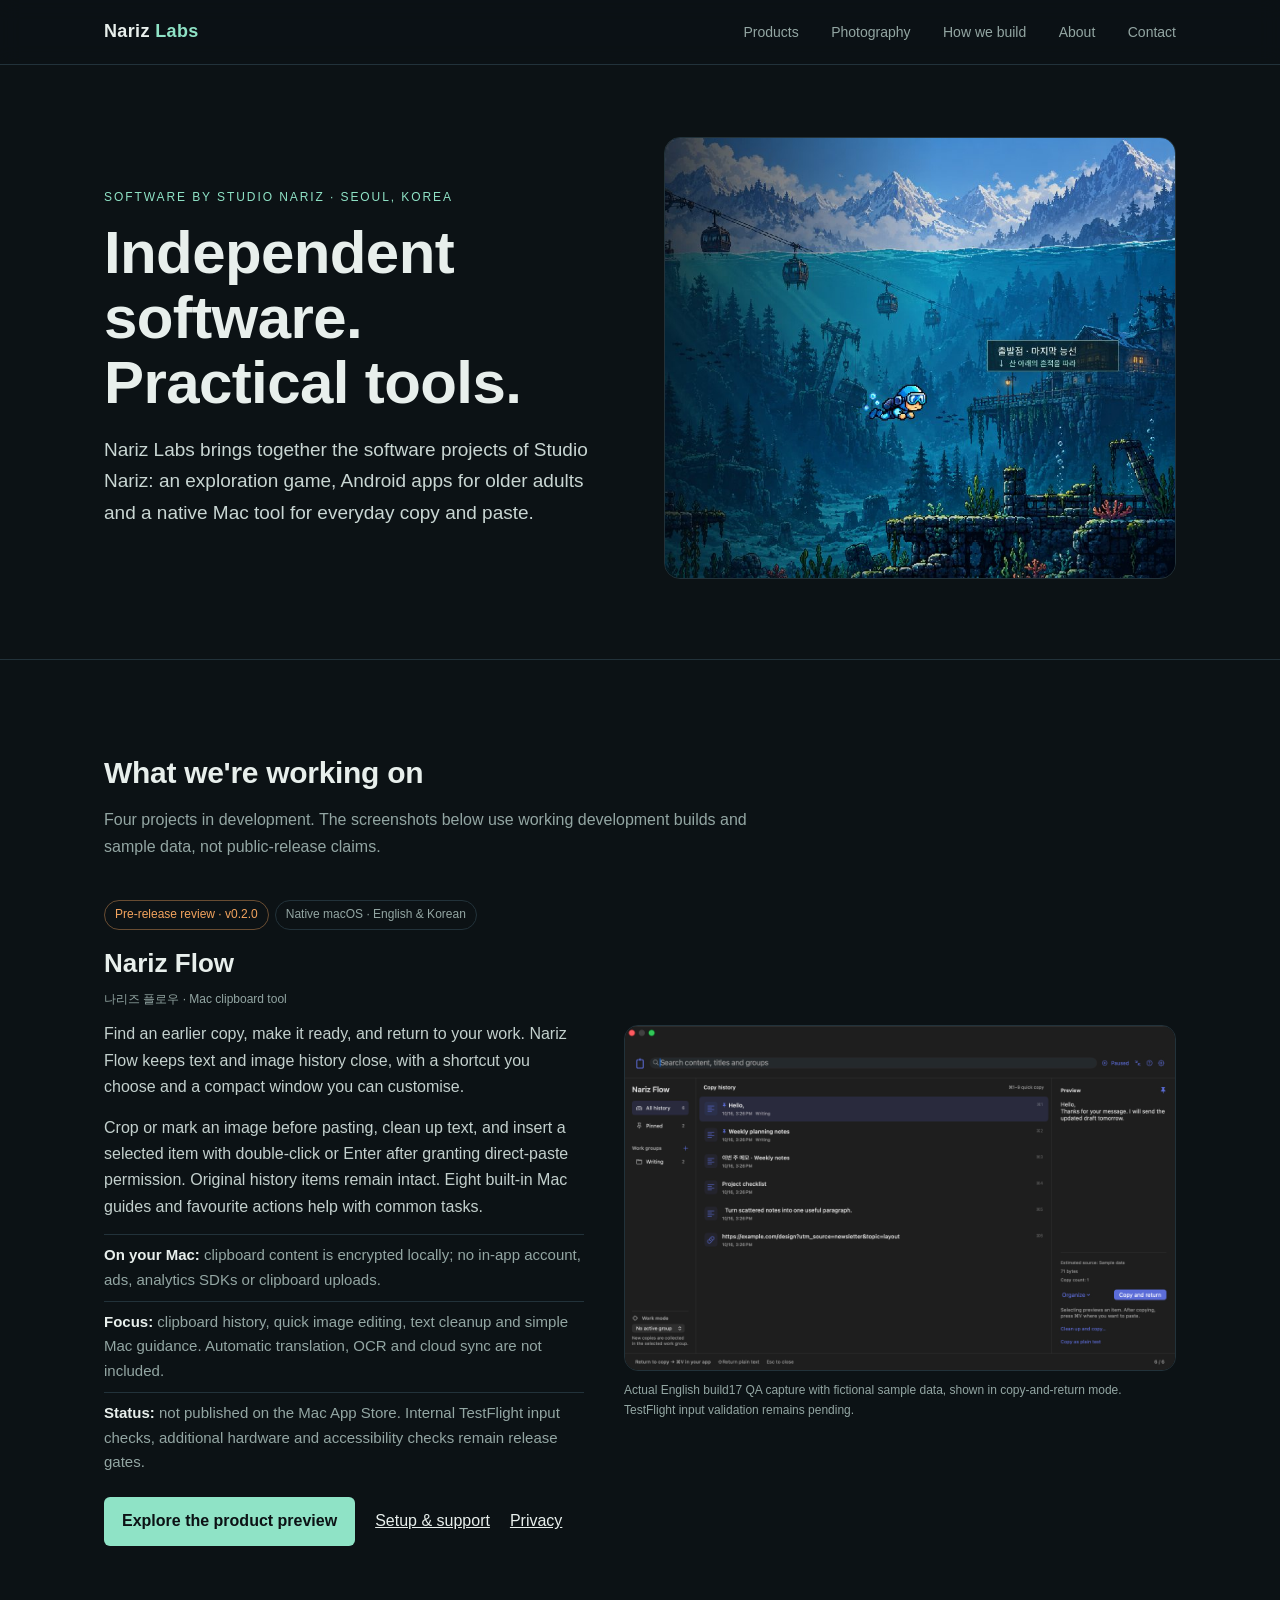
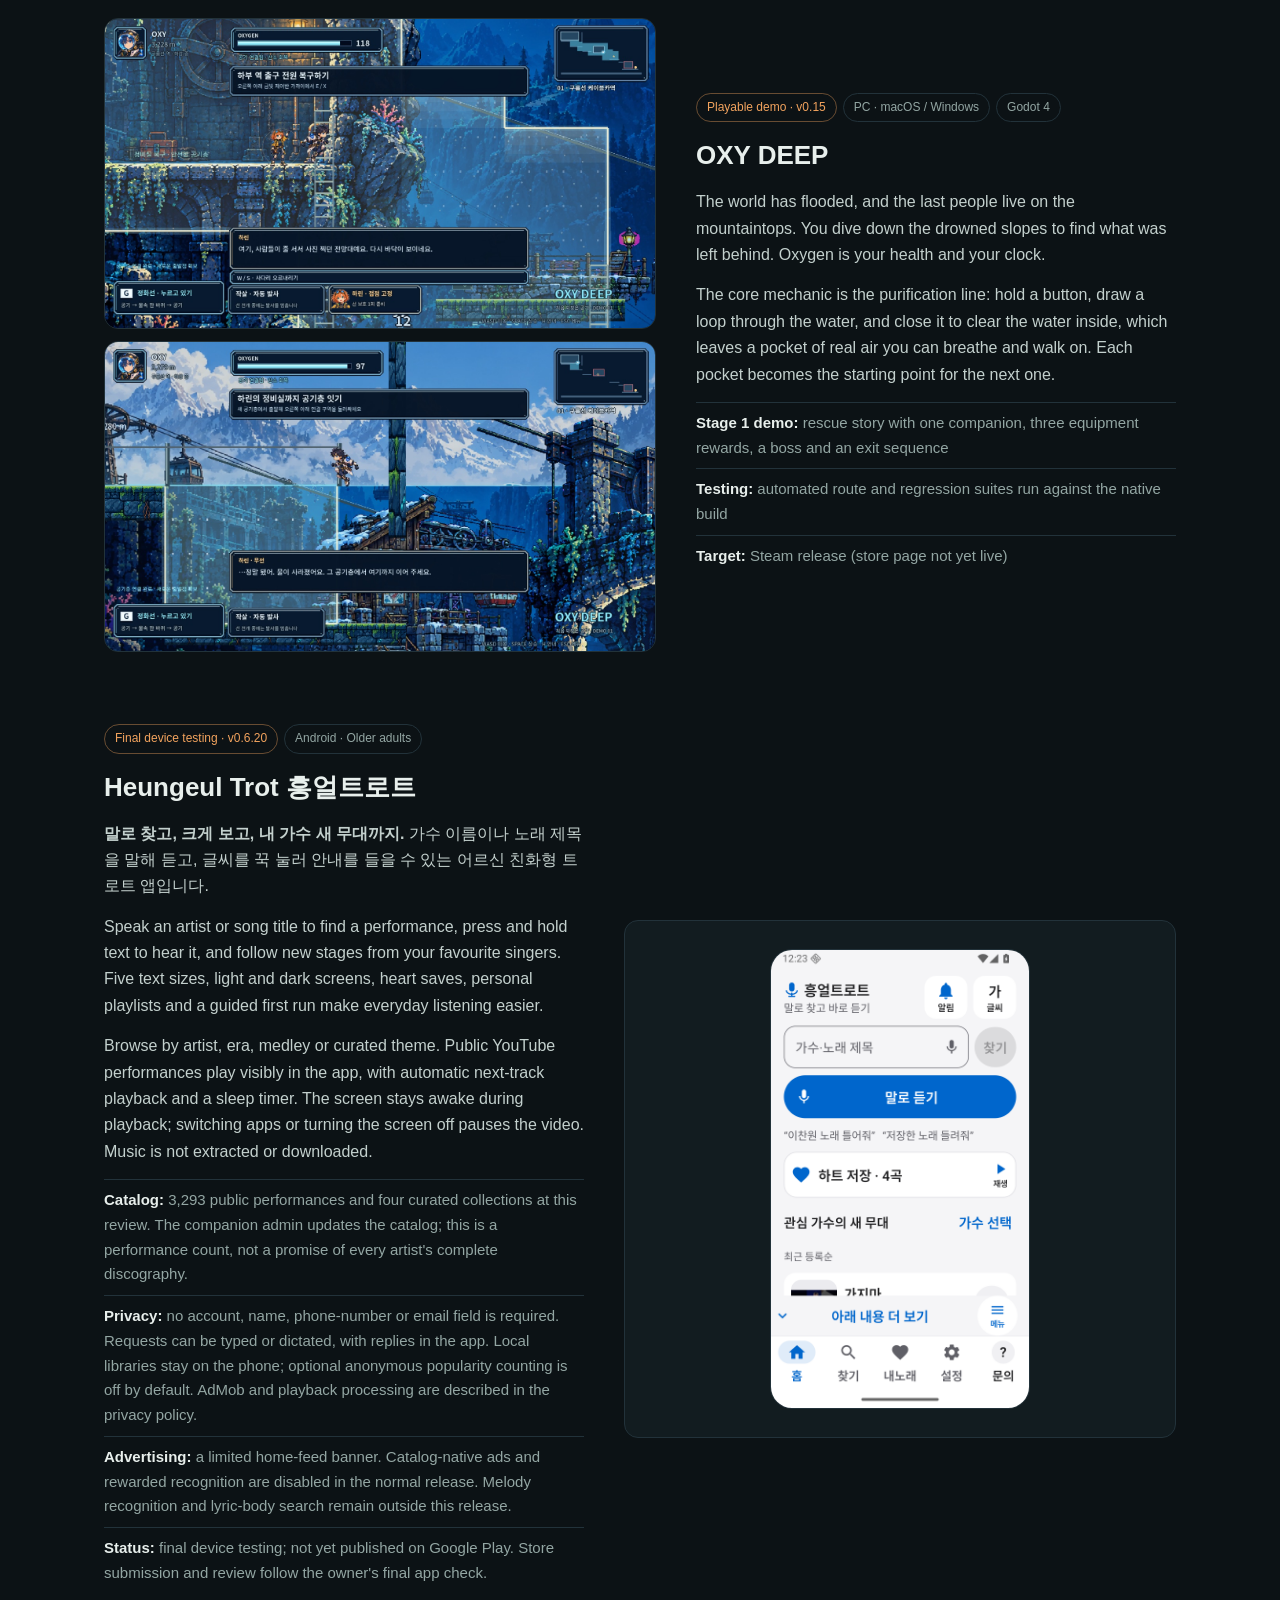
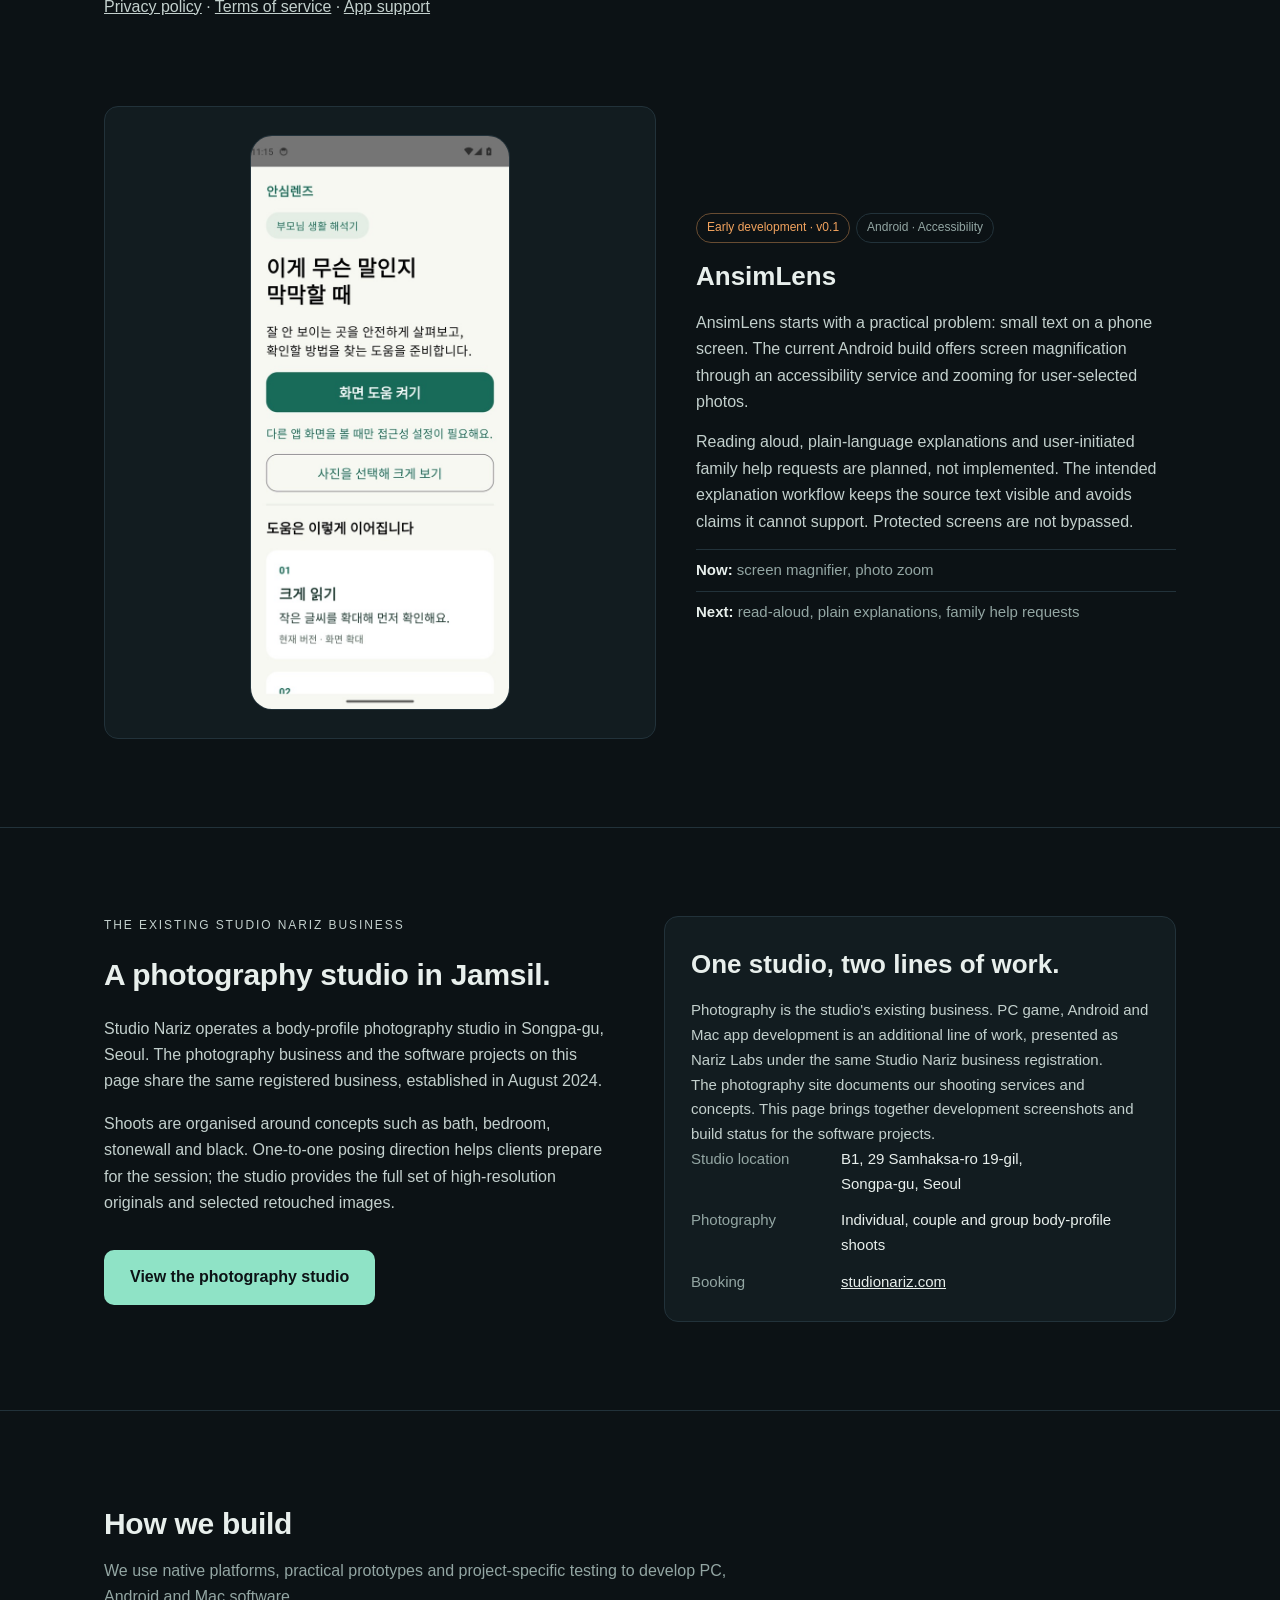
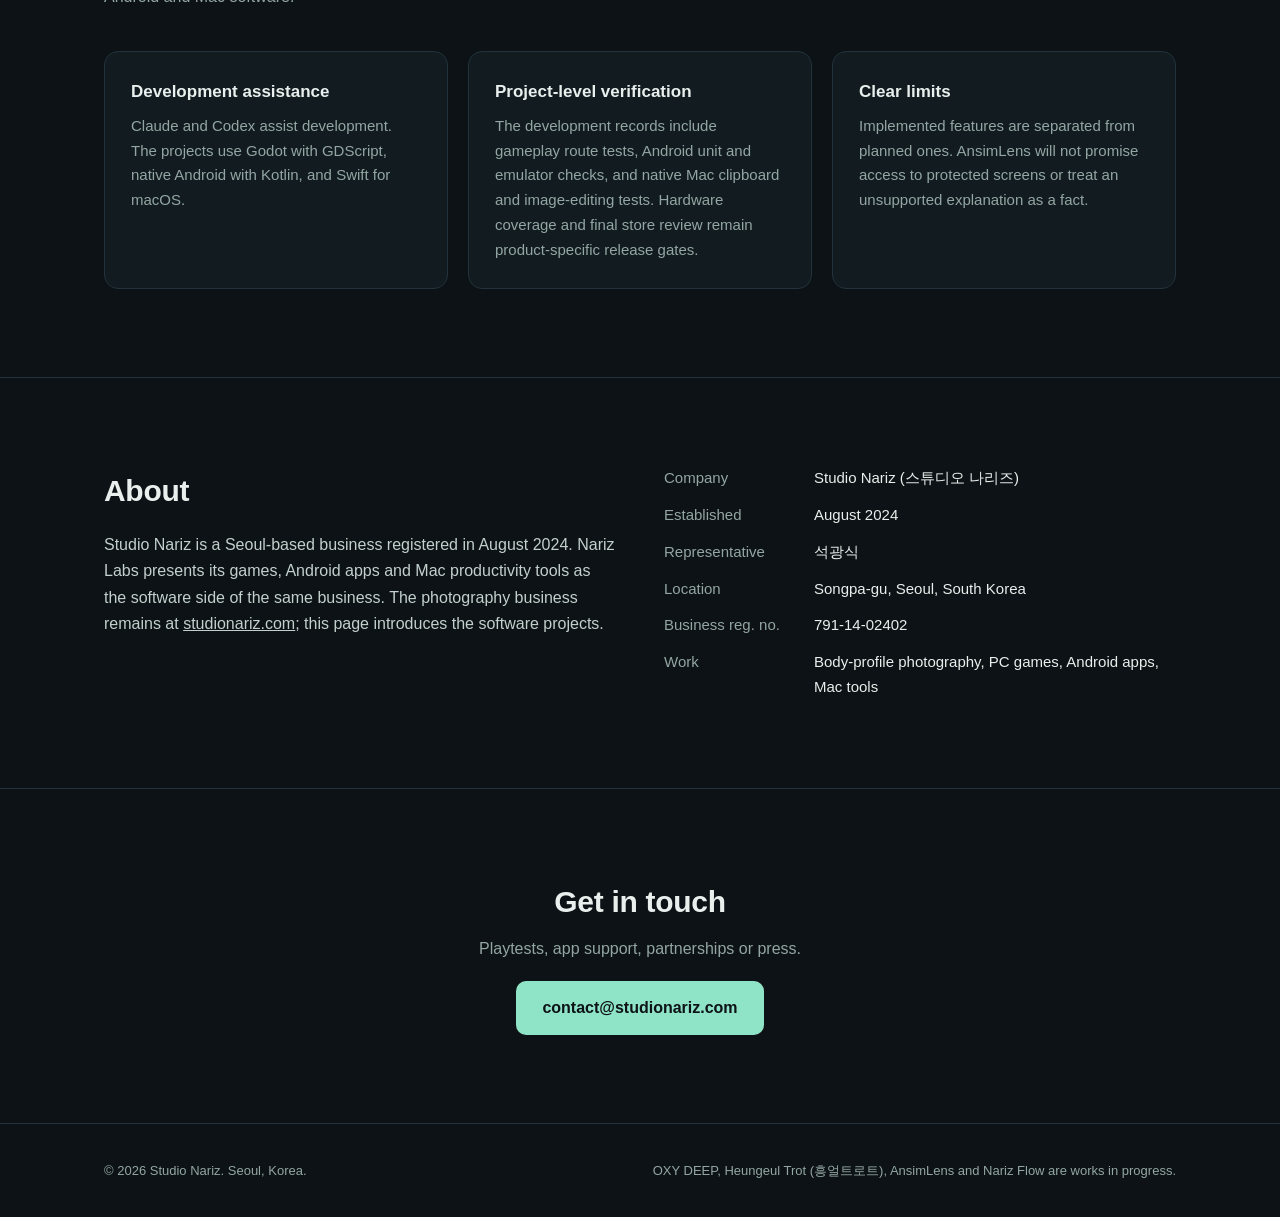
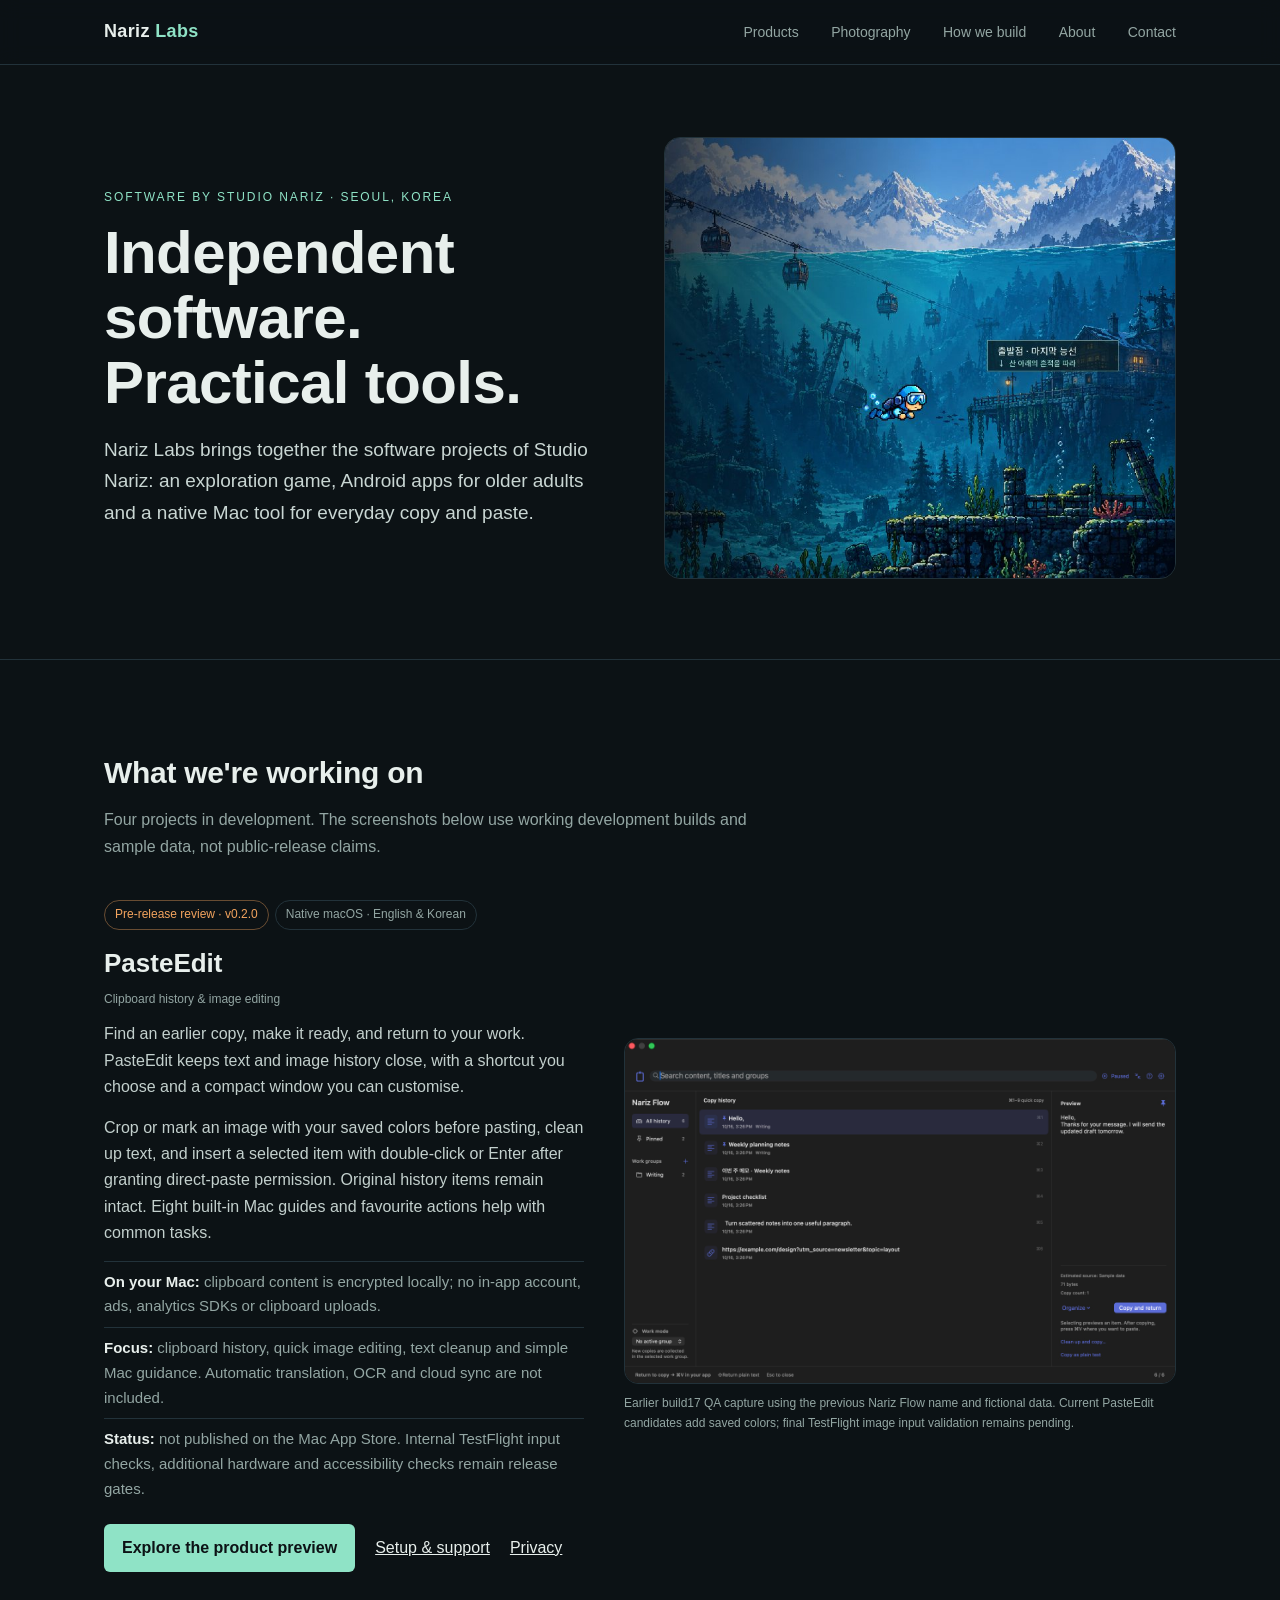
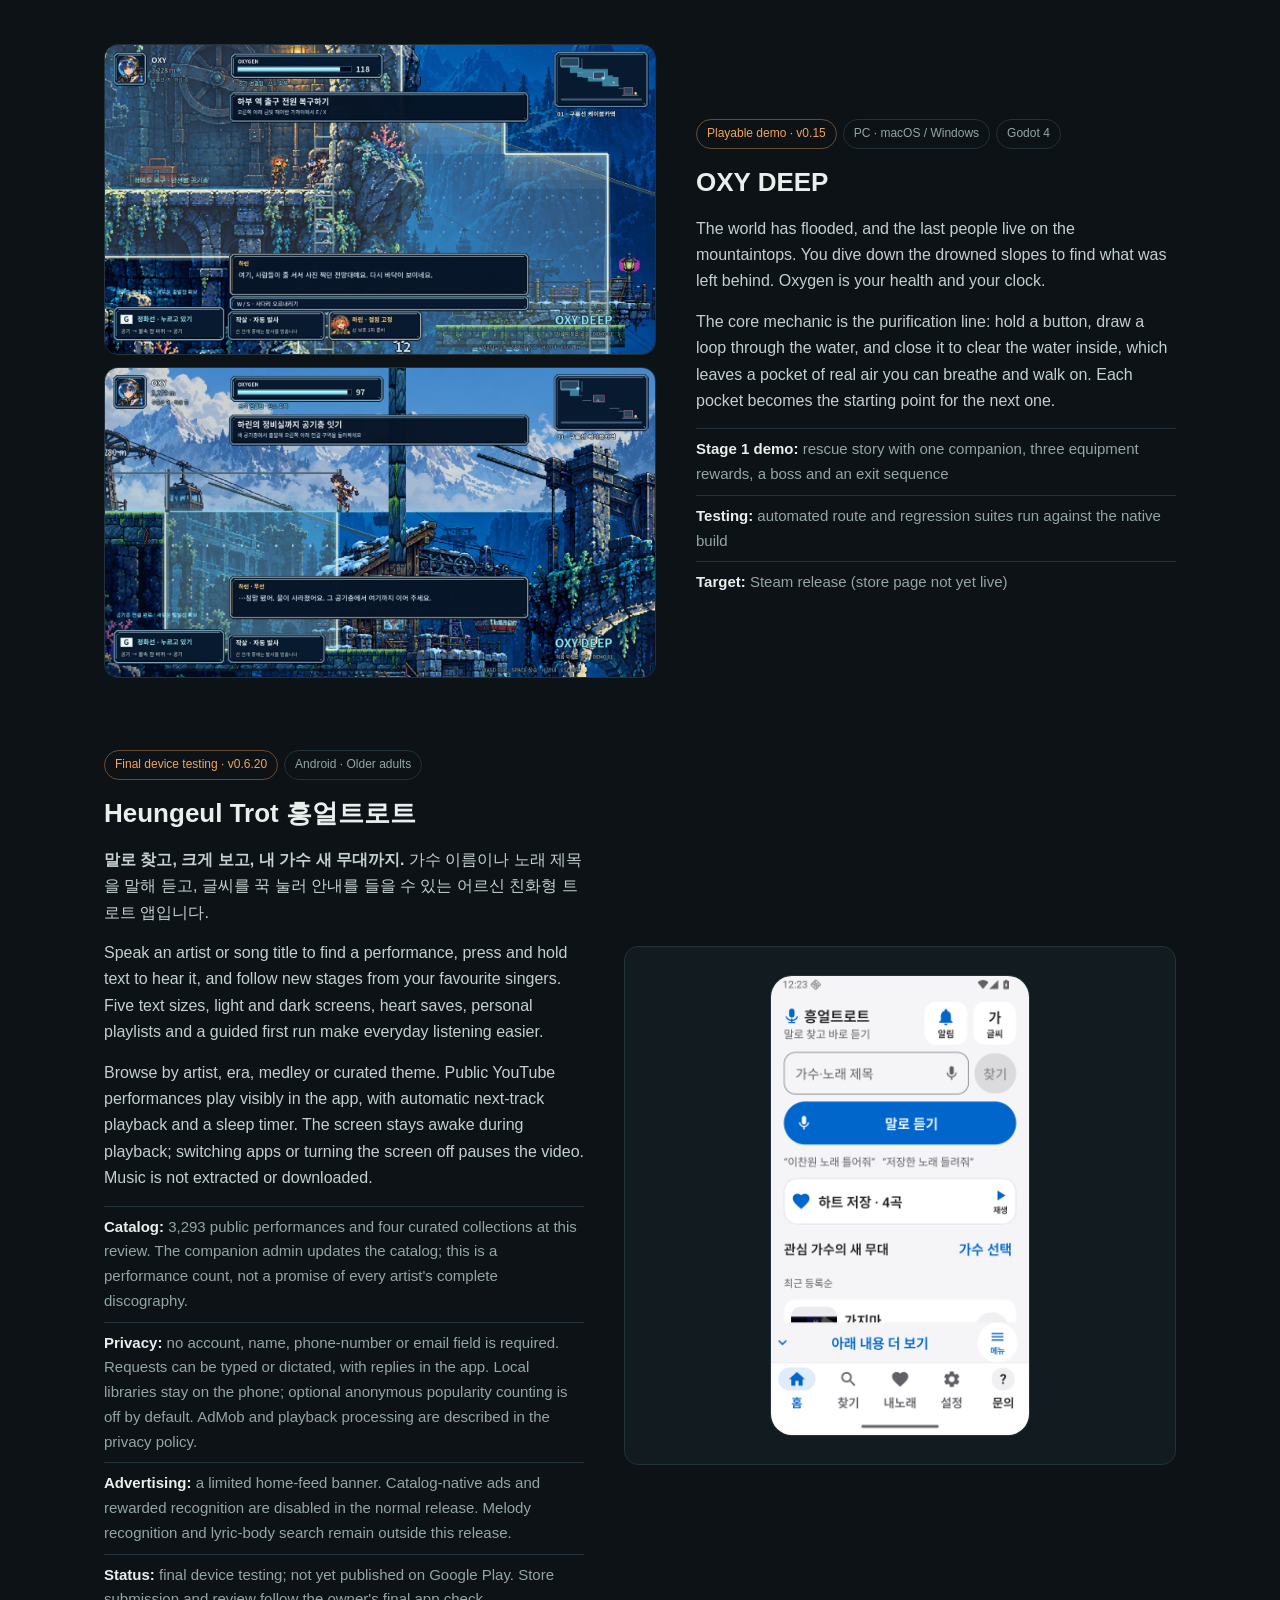
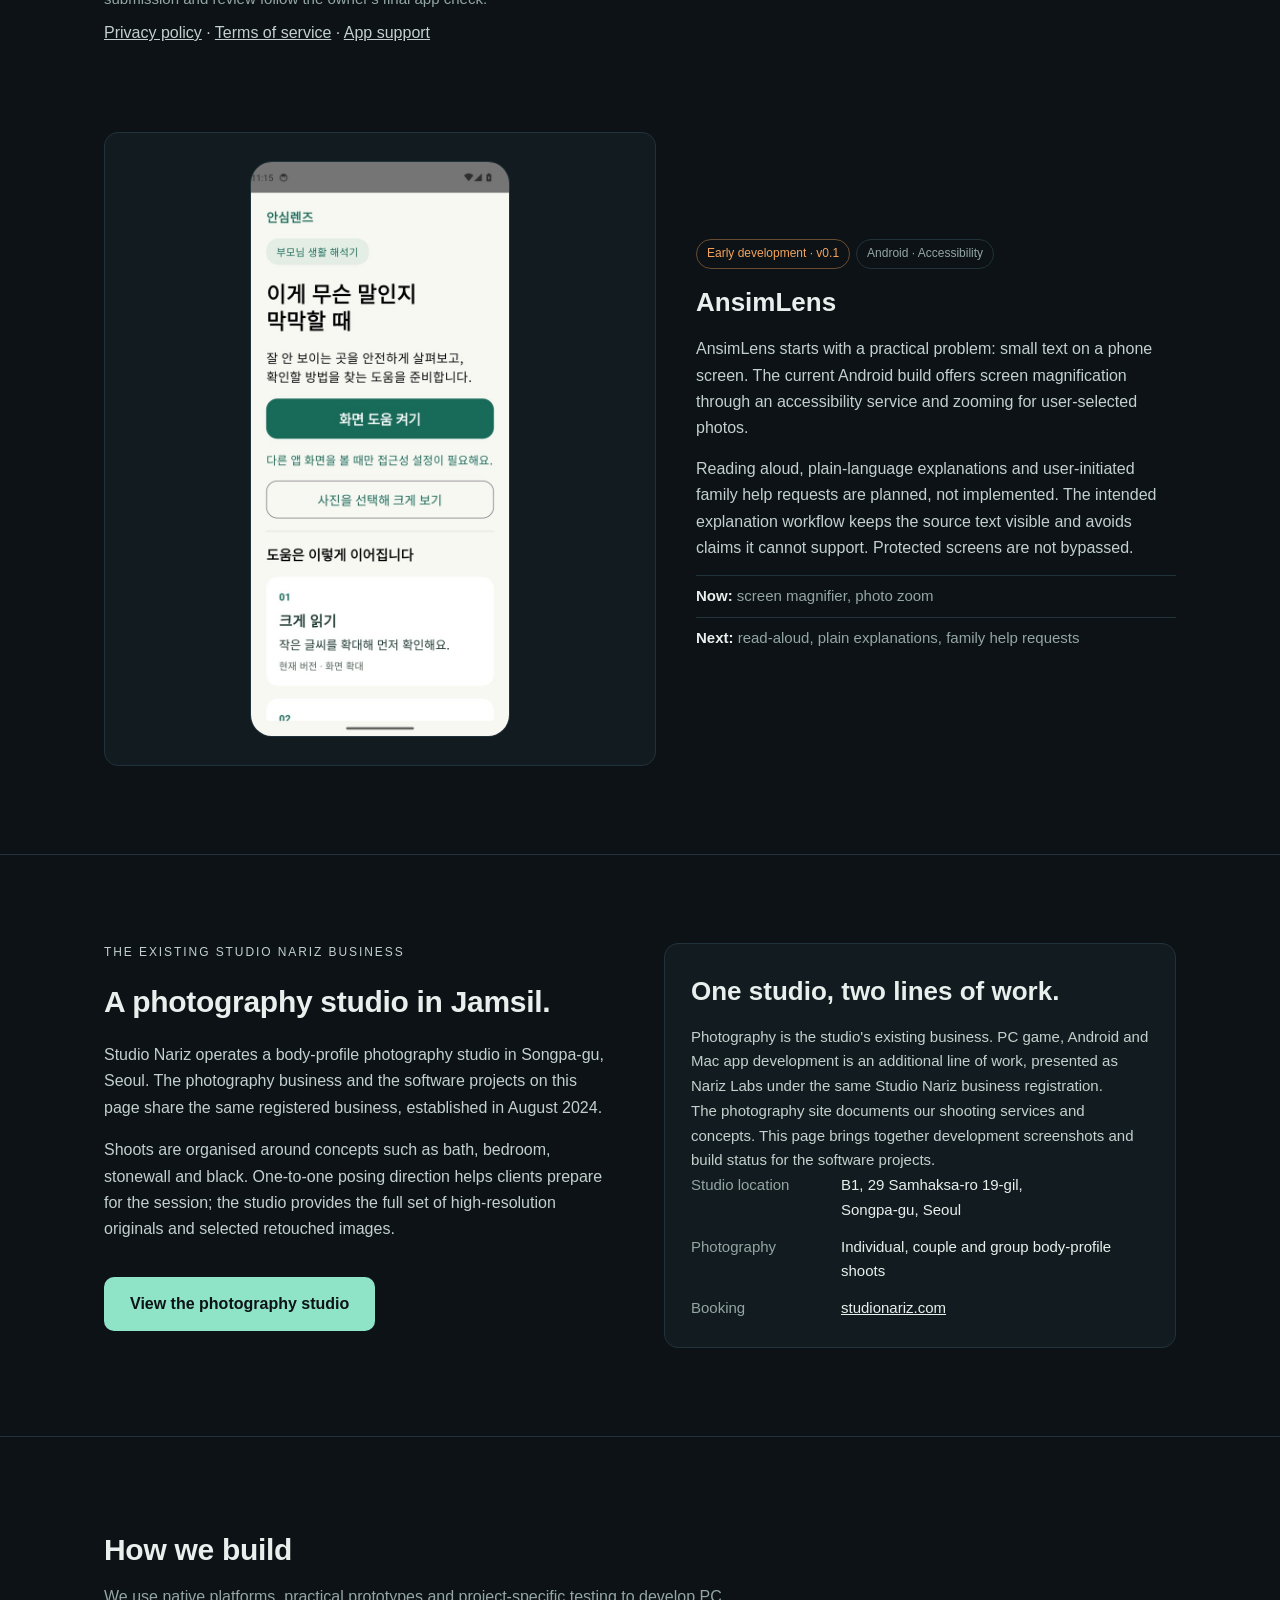
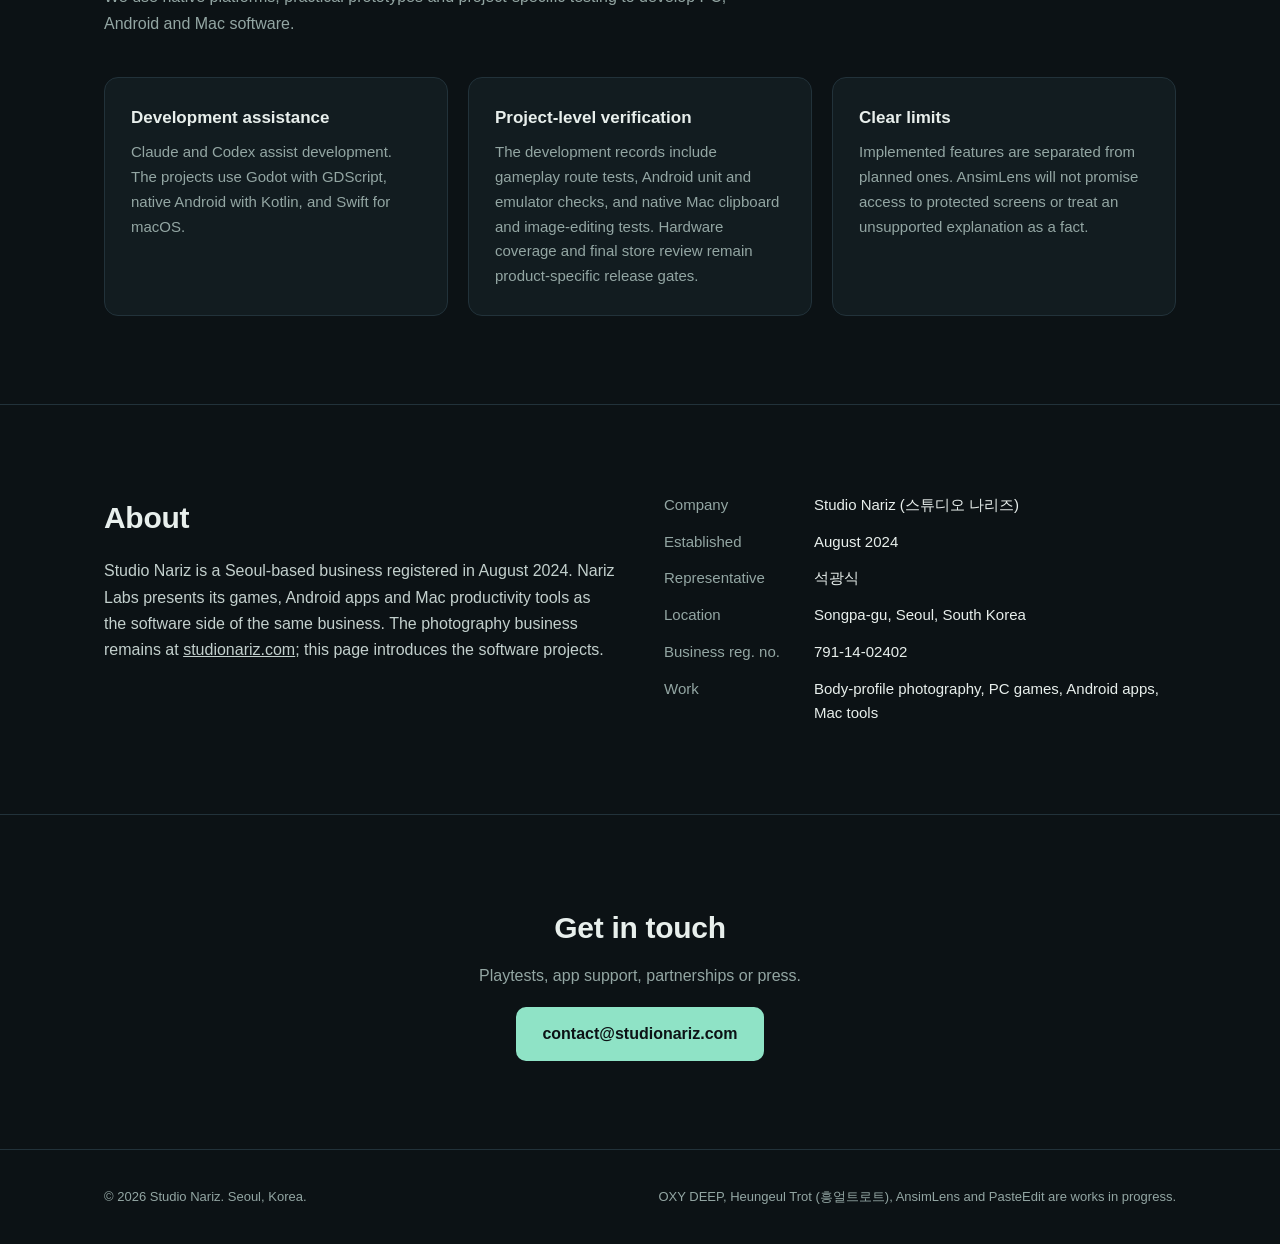
